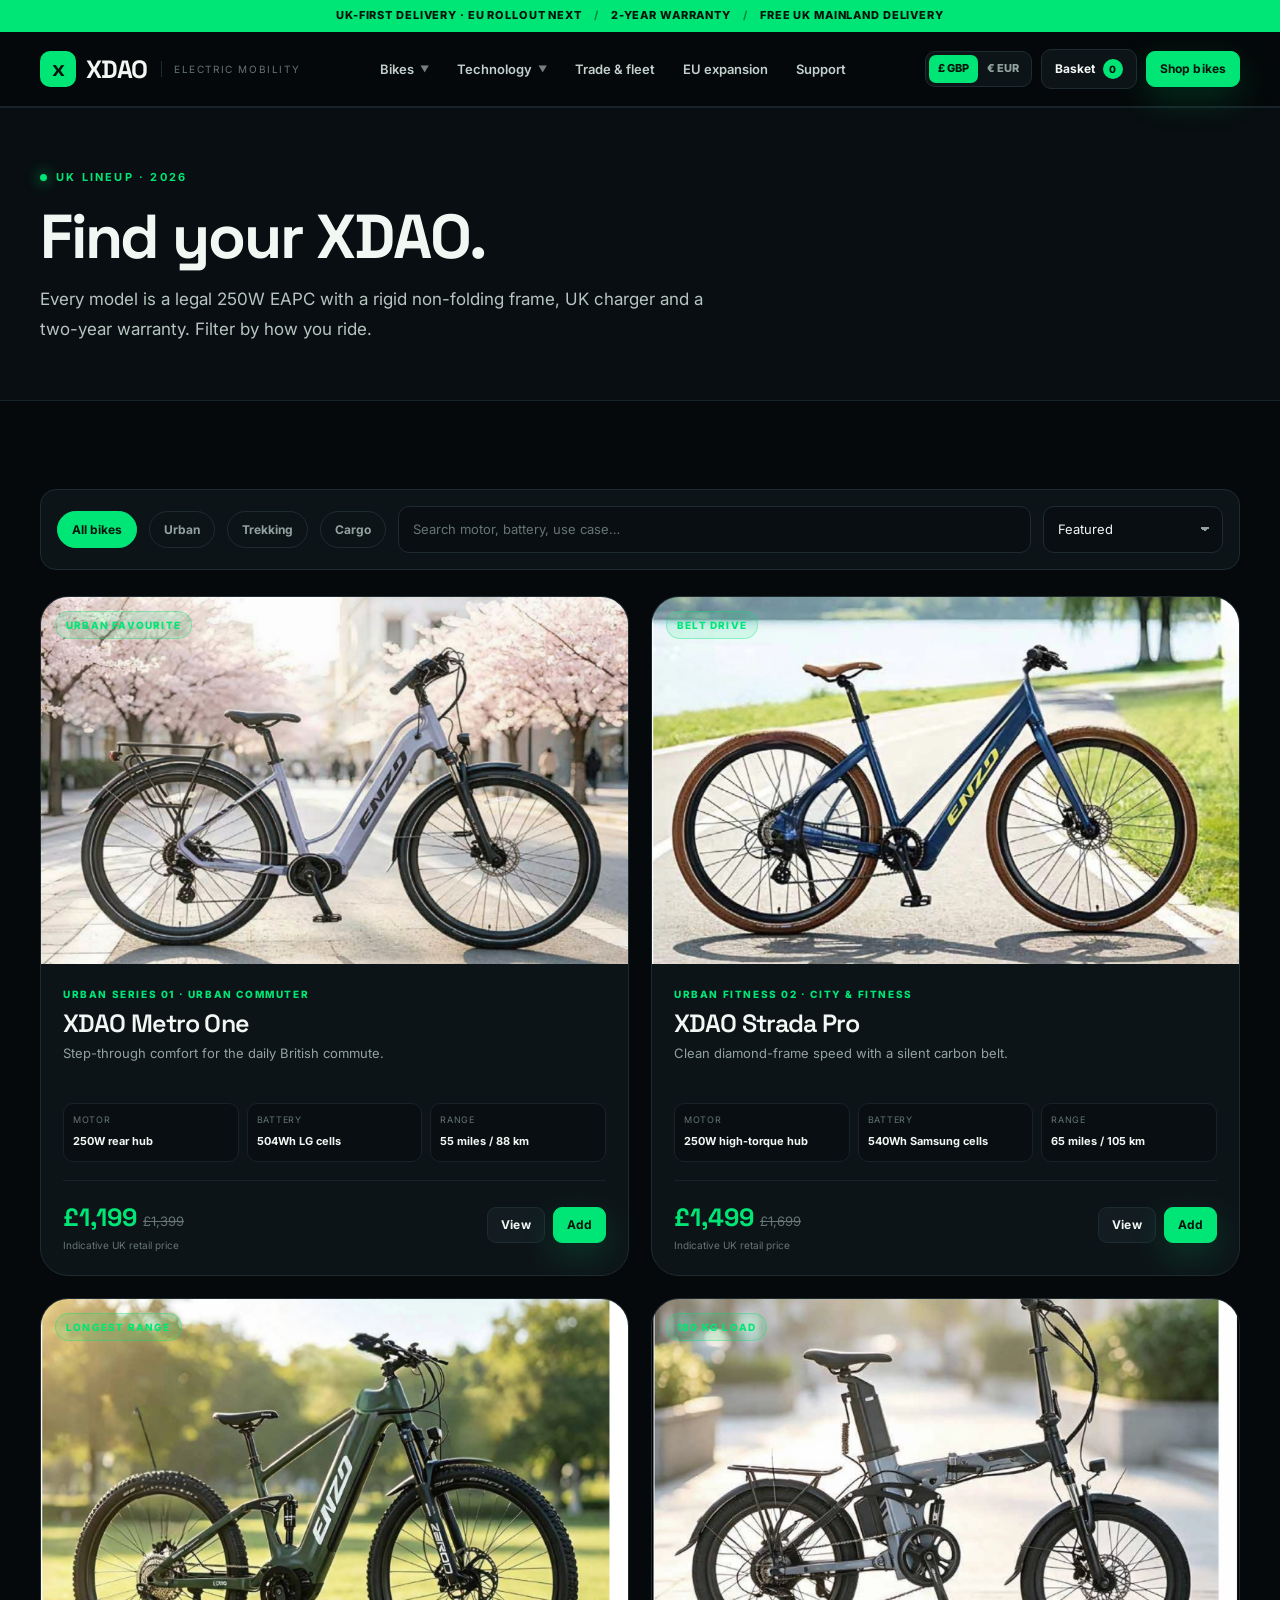
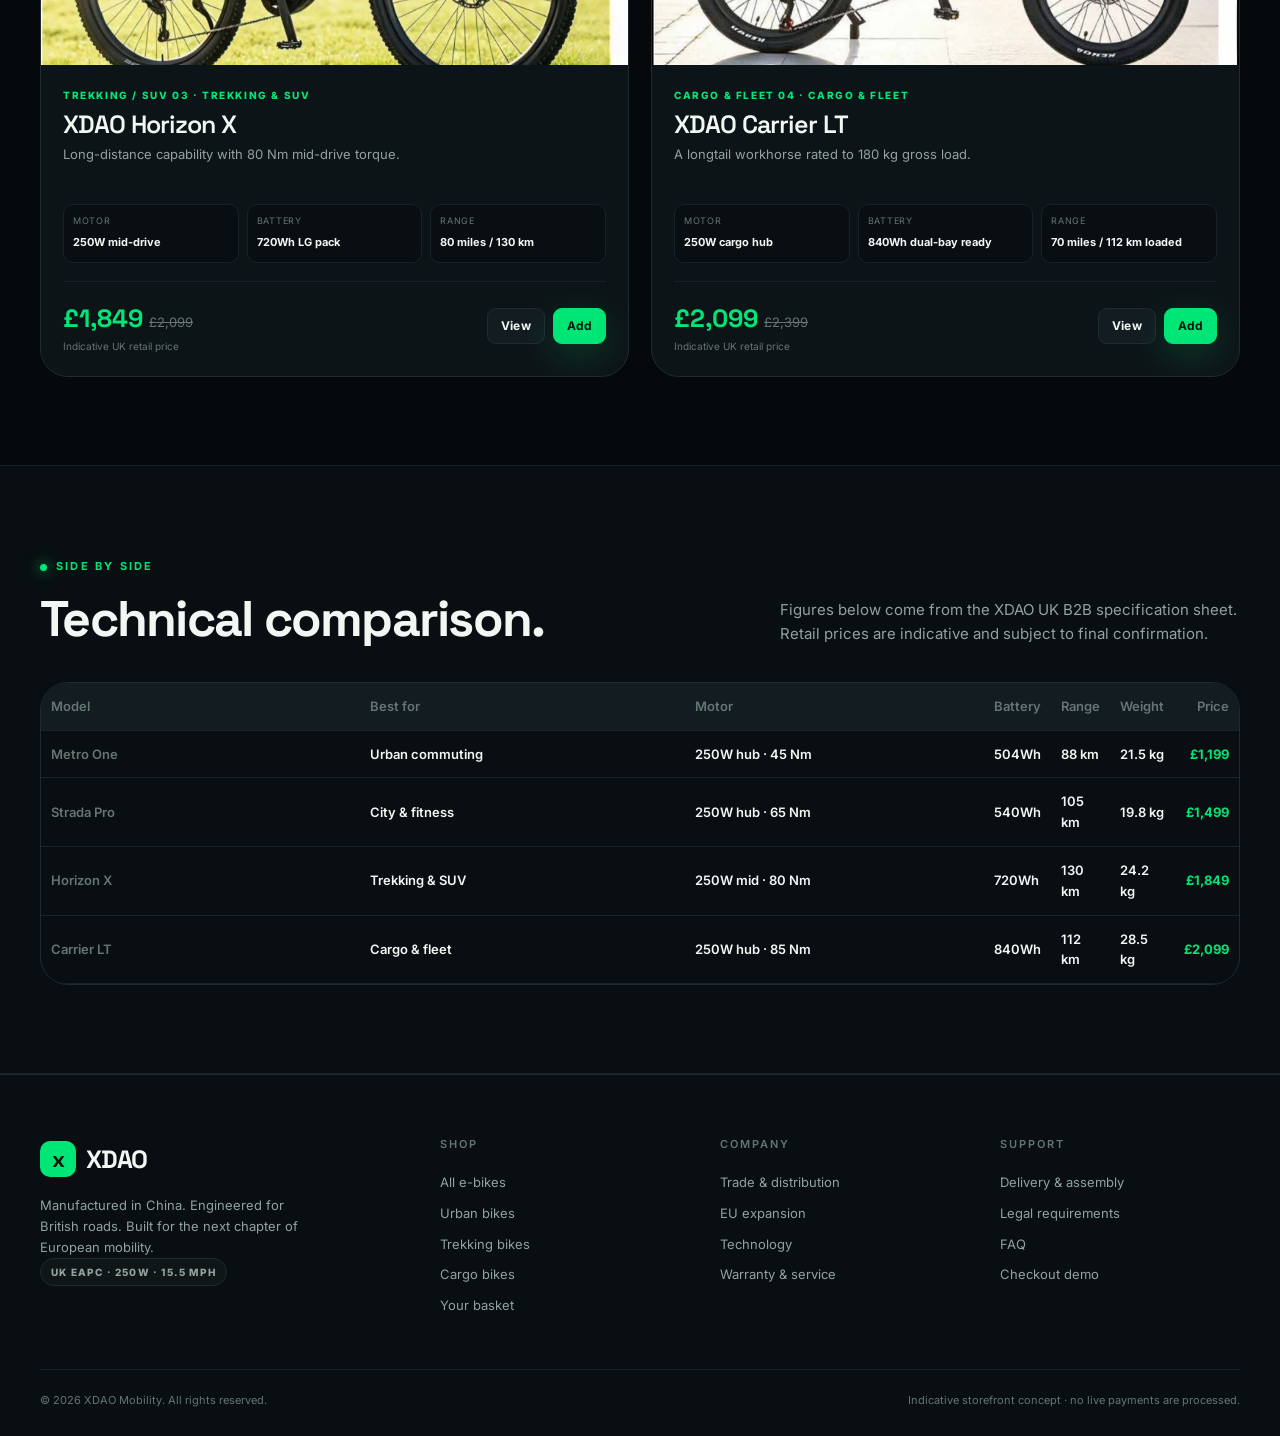
==== bikes.html @ 70b9e76e "Initial XDAO UK e-bike storefront with original catalog product photos" ====
<!DOCTYPE html>
<html lang="en">
<head>
  <meta charset="UTF-8">
  <meta name="viewport" content="width=device-width, initial-scale=1.0">
  <meta name="description" content="Compare all four XDAO UK electric bikes: Metro One, Strada Pro, Horizon X and Carrier LT.">
  <title>All E-Bikes | XDAO UK</title>
  <link rel="stylesheet" href="assets/css/style.css">
</head>
<body>
  <div id="siteHeaderMount"></div>
  <main>
    <section class="section-sm section-alt">
      <div class="container">
        <span class="eyebrow">UK lineup · 2026</span>
        <h1 style="font-size:clamp(38px,5vw,62px);margin-top:16px">Find your XDAO.</h1>
        <p class="lead" style="margin-top:14px">Every model is a legal 250W EAPC with a rigid non-folding frame, UK charger and a two-year warranty. Filter by how you ride.</p>
      </div>
    </section>

    <section class="section">
      <div class="container">
        <div class="filters">
          <button class="filter-btn active" data-category="all">All bikes</button>
          <button class="filter-btn" data-category="urban">Urban</button>
          <button class="filter-btn" data-category="trekking">Trekking</button>
          <button class="filter-btn" data-category="cargo">Cargo</button>
          <div class="search-box"><input class="input" id="productSearch" type="search" placeholder="Search motor, battery, use case…"></div>
          <select class="select" id="productSort" style="max-width:180px">
            <option value="featured">Featured</option>
            <option value="low">Price: low to high</option>
            <option value="high">Price: high to low</option>
            <option value="name">Name A–Z</option>
          </select>
        </div>

        <div class="product-grid" data-product-grid data-filterable></div>
      </div>
    </section>

    <section class="section section-alt">
      <div class="container">
        <div class="section-head">
          <div><span class="eyebrow">Side by side</span><h2 class="section-title">Technical comparison.</h2></div>
          <p>Figures below come from the XDAO UK B2B specification sheet. Retail prices are indicative and subject to final confirmation.</p>
        </div>
        <div style="overflow-x:auto;border:1px solid var(--line);border-radius:var(--radius-lg)">
          <table class="spec-table" style="min-width:900px">
            <thead><tr style="background:var(--surface-2)"><th>Model</th><th>Best for</th><th>Motor</th><th>Battery</th><th>Range</th><th>Weight</th><th style="text-align:right">Price</th></tr></thead>
            <tbody>
              <tr><th>Metro One</th><td>Urban commuting</td><td>250W hub · 45 Nm</td><td>504Wh</td><td>88 km</td><td>21.5 kg</td><td style="text-align:right;color:var(--accent);font-weight:700" data-price-id="metro-one">£1,199</td></tr>
              <tr><th>Strada Pro</th><td>City & fitness</td><td>250W hub · 65 Nm</td><td>540Wh</td><td>105 km</td><td>19.8 kg</td><td style="text-align:right;color:var(--accent);font-weight:700" data-price-id="strada-pro">£1,499</td></tr>
              <tr><th>Horizon X</th><td>Trekking & SUV</td><td>250W mid · 80 Nm</td><td>720Wh</td><td>130 km</td><td>24.2 kg</td><td style="text-align:right;color:var(--accent);font-weight:700" data-price-id="horizon-x">£1,849</td></tr>
              <tr><th>Carrier LT</th><td>Cargo & fleet</td><td>250W hub · 85 Nm</td><td>840Wh</td><td>112 km</td><td>28.5 kg</td><td style="text-align:right;color:var(--accent);font-weight:700" data-price-id="carrier-lt">£2,099</td></tr>
            </tbody>
          </table>
        </div>
      </div>
    </section>
  </main>
  <div id="siteFooterMount"></div>
  <script src="assets/js/products.js"></script>
  <script src="assets/js/app.js"></script>
</body>
</html>
---- assets/css/style.css ----
@import url('https://fonts.googleapis.com/css2?family=Inter:wght@300;400;500;600;700;800&family=Space+Grotesk:wght@400;500;600;700&display=swap');

:root {
  --bg: #05090b;
  --bg-soft: #080e11;
  --surface: #0d1418;
  --surface-2: #121c21;
  --surface-3: #172329;
  --line: #1e2c32;
  --line-soft: #172329;
  --text: #f2f7f4;
  --muted: #92a29e;
  --muted-2: #657571;
  --accent: #00e676;
  --accent-soft: rgba(0, 230, 118, 0.12);
  --accent-line: rgba(0, 230, 118, 0.35);
  --danger: #ff6b6b;
  --radius: 18px;
  --radius-lg: 28px;
  --shadow: 0 24px 70px rgba(0, 0, 0, 0.45);
  --font-display: 'Space Grotesk', system-ui, sans-serif;
  --font-body: 'Inter', system-ui, sans-serif;
}

* { box-sizing: border-box; }
html { scroll-behavior: smooth; }
body {
  margin: 0;
  background: var(--bg);
  color: var(--text);
  font-family: var(--font-body);
  font-size: 15px;
  line-height: 1.6;
  -webkit-font-smoothing: antialiased;
}
body.menu-open { overflow: hidden; }
a { color: inherit; text-decoration: none; }
img, svg { display: block; max-width: 100%; }
button, input, select, textarea { font: inherit; }
button { cursor: pointer; }
::selection { background: var(--accent); color: #04120b; }
::-webkit-scrollbar { width: 9px; height: 9px; }
::-webkit-scrollbar-track { background: var(--bg); }
::-webkit-scrollbar-thumb { background: #26363c; border-radius: 99px; }
::-webkit-scrollbar-thumb:hover { background: var(--accent); }

.container { width: min(1200px, calc(100% - 40px)); margin: 0 auto; }
.container-narrow { width: min(860px, calc(100% - 40px)); margin: 0 auto; }
.section { padding: 88px 0; }
.section-sm { padding: 56px 0; }
.section-alt { background: var(--bg-soft); border-block: 1px solid var(--line-soft); }
.grid { display: grid; gap: 22px; }
.grid-2 { grid-template-columns: repeat(2, minmax(0, 1fr)); }
.grid-3 { grid-template-columns: repeat(3, minmax(0, 1fr)); }
.grid-4 { grid-template-columns: repeat(4, minmax(0, 1fr)); }
.flex { display: flex; }
.items-center { align-items: center; }
.justify-between { justify-content: space-between; }
.gap-8 { gap: 8px; }
.gap-12 { gap: 12px; }
.gap-20 { gap: 20px; }
.text-center { text-align: center; }
.hidden { display: none !important; }

.eyebrow {
  display: inline-flex; align-items: center; gap: 9px;
  color: var(--accent); font-family: var(--font-body);
  font-size: 11px; font-weight: 700; letter-spacing: .2em;
  text-transform: uppercase;
}
.eyebrow::before { content: ''; width: 7px; height: 7px; border-radius: 50%; background: var(--accent); box-shadow: 0 0 14px var(--accent); }
h1, h2, h3, h4, .display { font-family: var(--font-display); letter-spacing: -.035em; line-height: 1.08; margin: 0; }
h1 { font-size: clamp(42px, 6vw, 78px); font-weight: 700; }
h2 { font-size: clamp(30px, 4vw, 50px); font-weight: 700; }
h3 { font-size: 22px; font-weight: 600; }
h4 { font-size: 17px; font-weight: 600; }
p { margin: 0; color: var(--muted); }
.lead { font-size: 17px; line-height: 1.75; color: #b7c5c0; max-width: 680px; }
.mono { font-family: ui-monospace, SFMono-Regular, Menlo, monospace; }
.muted { color: var(--muted); }
.accent { color: var(--accent); }
.section-head { display: flex; align-items: flex-end; justify-content: space-between; gap: 24px; margin-bottom: 36px; }
.section-head p { max-width: 460px; }
.section-title { max-width: 720px; margin-top: 14px; }

.btn {
  display: inline-flex; align-items: center; justify-content: center; gap: 9px;
  min-height: 46px; padding: 0 20px; border-radius: 12px;
  border: 1px solid var(--line); background: var(--surface-2); color: var(--text);
  font-size: 13px; font-weight: 700; letter-spacing: .01em;
  transition: transform .18s ease, border-color .18s ease, background .18s ease, color .18s ease;
}
.btn:hover { transform: translateY(-2px); border-color: var(--accent-line); }
.btn-primary { background: var(--accent); color: #04150c; border-color: var(--accent); box-shadow: 0 12px 34px rgba(0, 230, 118, .18); }
.btn-primary:hover { background: #59ffa9; border-color: #59ffa9; }
.btn-ghost { background: transparent; }
.btn-lg { min-height: 54px; padding: 0 26px; border-radius: 14px; font-size: 14px; }
.btn-sm { min-height: 36px; padding: 0 13px; font-size: 12px; border-radius: 9px; }
.btn-block { width: 100%; }
.btn-arrow::after { content: '→'; font-size: 16px; transition: transform .18s ease; }
.btn-arrow:hover::after { transform: translateX(4px); }

.badge {
  display: inline-flex; align-items: center; gap: 6px;
  padding: 5px 10px; border-radius: 99px;
  border: 1px solid var(--accent-line); background: var(--accent-soft);
  color: var(--accent); font-size: 10px; font-weight: 800; letter-spacing: .12em; text-transform: uppercase;
}
.badge-neutral { border-color: var(--line); background: rgba(255,255,255,.03); color: var(--muted); }
.pill { display: inline-flex; align-items: center; gap: 7px; padding: 6px 11px; border: 1px solid var(--line); border-radius: 99px; font-size: 12px; color: var(--muted); }
.dot { width: 7px; height: 7px; border-radius: 50%; background: var(--accent); box-shadow: 0 0 10px var(--accent); }

/* Header */
.topbar { background: var(--accent); color: #04150c; font-size: 11px; font-weight: 800; letter-spacing: .08em; text-transform: uppercase; }
.topbar .container { min-height: 32px; display: flex; align-items: center; justify-content: center; gap: 12px; }
.topbar .sep { opacity: .45; }
.site-header { position: sticky; top: 0; z-index: 60; background: rgba(5,9,11,.88); backdrop-filter: blur(18px); border-bottom: 1px solid var(--line-soft); }
.nav-wrap { min-height: 74px; display: flex; align-items: center; justify-content: space-between; gap: 20px; }
.brand { display: inline-flex; align-items: center; gap: 10px; flex: none; }
.brand-mark { width: 36px; height: 36px; display: grid; place-items: center; border-radius: 10px; background: var(--accent); color: #04150c; font-family: var(--font-display); font-weight: 700; font-size: 22px; }
.brand-name { font-family: var(--font-display); font-weight: 700; font-size: 25px; letter-spacing: -.05em; }
.brand-sub { font-size: 10px; color: var(--muted-2); letter-spacing: .16em; text-transform: uppercase; border-left: 1px solid var(--line); padding-left: 12px; margin-left: 4px; }
.main-nav { display: flex; align-items: center; gap: 4px; }
.nav-item { position: relative; }
.nav-link { display: inline-flex; align-items: center; gap: 6px; padding: 10px 12px; border-radius: 9px; color: #c3d0cb; font-size: 13px; font-weight: 600; transition: color .18s, background .18s; }
.nav-link:hover, .nav-item:focus-within .nav-link { color: var(--text); background: rgba(255,255,255,.04); }
.nav-link .caret { font-size: 9px; opacity: .6; }
.dropdown {
  position: absolute; top: calc(100% + 10px); left: -12px; min-width: 230px;
  padding: 10px; border-radius: 16px; border: 1px solid var(--line);
  background: rgba(13,20,24,.97); box-shadow: var(--shadow);
  opacity: 0; visibility: hidden; transform: translateY(-6px); transition: all .18s ease;
}
.nav-item:hover .dropdown, .nav-item:focus-within .dropdown { opacity: 1; visibility: visible; transform: translateY(0); }
.dropdown a { display: flex; flex-direction: column; gap: 2px; padding: 10px 12px; border-radius: 10px; }
.dropdown a:hover { background: var(--surface-3); }
.dropdown strong { font-size: 13px; font-weight: 600; }
.dropdown span { color: var(--muted-2); font-size: 11px; }
.header-actions { display: flex; align-items: center; gap: 9px; }
.currency-switch { display: inline-flex; padding: 3px; border: 1px solid var(--line); border-radius: 10px; background: var(--surface); }
.currency-btn { border: 0; background: transparent; color: var(--muted); padding: 5px 9px; border-radius: 7px; font-size: 11px; font-weight: 800; }
.currency-btn.active { background: var(--accent); color: #04150c; }
.cart-btn { position: relative; display: inline-flex; align-items: center; gap: 8px; padding: 9px 13px; border: 1px solid var(--line); border-radius: 10px; background: var(--surface); font-size: 12px; font-weight: 700; }
.cart-btn:hover { border-color: var(--accent-line); }
.cart-count { min-width: 20px; height: 20px; display: grid; place-items: center; padding: 0 5px; border-radius: 99px; background: var(--accent); color: #04150c; font-size: 10px; font-weight: 800; }
.menu-toggle { display: none; width: 42px; height: 42px; border-radius: 10px; border: 1px solid var(--line); background: var(--surface); color: var(--text); font-size: 19px; }
.mobile-panel { display: none; position: fixed; inset: 0; z-index: 80; background: rgba(5,9,11,.98); padding: 22px; overflow-y: auto; }
.mobile-panel.open { display: block; }
.mobile-panel-head { display: flex; align-items: center; justify-content: space-between; margin-bottom: 28px; }
.mobile-panel a { display: block; padding: 14px 0; border-bottom: 1px solid var(--line-soft); font-family: var(--font-display); font-size: 22px; }
.mobile-panel .btn { margin-top: 22px; }

/* Footer */
.site-footer { border-top: 1px solid var(--line); background: var(--bg-soft); padding: 64px 0 26px; }
.footer-grid { display: grid; grid-template-columns: 1.5fr repeat(3, 1fr); gap: 40px; }
.footer-brand p { margin-top: 16px; max-width: 280px; font-size: 13px; }
.footer-col h4 { font-family: var(--font-body); font-size: 11px; letter-spacing: .18em; text-transform: uppercase; color: var(--muted-2); margin-bottom: 16px; }
.footer-col a { display: block; padding: 5px 0; color: var(--muted); font-size: 13px; }
.footer-col a:hover { color: var(--accent); }
.footer-bottom { margin-top: 48px; padding-top: 22px; border-top: 1px solid var(--line-soft); display: flex; justify-content: space-between; gap: 16px; color: var(--muted-2); font-size: 11px; }

/* Hero */
.hero { position: relative; overflow: hidden; padding: 76px 0 64px; border-bottom: 1px solid var(--line-soft); background:
  radial-gradient(circle at 78% 32%, rgba(0,230,118,.1), transparent 34%),
  linear-gradient(180deg, #081014 0%, #05090b 100%); }
.hero::before { content: ''; position: absolute; inset: 0; background-image: radial-gradient(rgba(0,230,118,.13) 1px, transparent 1px); background-size: 26px 26px; mask-image: linear-gradient(to right, #000, transparent 80%); pointer-events: none; }
.hero-grid { position: relative; display: grid; grid-template-columns: 1.02fr .98fr; gap: 48px; align-items: center; }
.hero h1 { margin: 20px 0 20px; }
.hero h1 span { color: var(--accent); }
.hero .lead { margin-bottom: 28px; }
.hero-cta { display: flex; flex-wrap: wrap; gap: 12px; }
.hero-proof { display: flex; flex-wrap: wrap; gap: 22px; margin-top: 36px; padding-top: 26px; border-top: 1px solid var(--line); }
.hero-proof div strong { display: block; font-family: var(--font-display); font-size: 20px; }
.hero-proof div span { font-size: 11px; color: var(--muted-2); letter-spacing: .08em; text-transform: uppercase; }
.hero-visual { position: relative; }
.hero-visual img { width: 100%; border: 1px solid var(--line); border-radius: var(--radius-lg); box-shadow: var(--shadow); }
.hero-visual .float-card { position: absolute; right: -14px; bottom: 24px; width: 210px; padding: 14px; border: 1px solid var(--accent-line); border-radius: 16px; background: rgba(10,18,21,.92); backdrop-filter: blur(12px); box-shadow: var(--shadow); }
.float-card .mono { font-size: 10px; color: var(--accent); letter-spacing: .12em; }
.float-card strong { display: block; font-family: var(--font-display); font-size: 17px; margin: 5px 0 2px; }
.float-card span { font-size: 11px; color: var(--muted); }

/* Info strip */
.info-strip { display: grid; grid-template-columns: repeat(4, 1fr); border-bottom: 1px solid var(--line-soft); background: var(--surface); }
.info-strip > div { padding: 20px 22px; border-right: 1px solid var(--line-soft); }
.info-strip > div:last-child { border-right: 0; }
.info-strip strong { display: block; font-family: var(--font-display); font-size: 15px; }
.info-strip span { font-size: 11px; color: var(--muted-2); letter-spacing: .06em; text-transform: uppercase; }

/* Product cards */
.product-grid { display: grid; grid-template-columns: repeat(2, minmax(0, 1fr)); gap: 22px; }
.product-card { display: flex; flex-direction: column; overflow: hidden; border: 1px solid var(--line); border-radius: var(--radius-lg); background: var(--surface); transition: transform .25s ease, border-color .25s ease, box-shadow .25s ease; }
.product-card:hover { transform: translateY(-5px); border-color: var(--accent-line); box-shadow: 0 26px 60px rgba(0,0,0,.35); }
.product-media { position: relative; aspect-ratio: 16/10; background: #0a1114; overflow: hidden; }
.product-media img { width: 100%; height: 100%; object-fit: cover; transition: transform .5s ease; }
.product-card:hover .product-media img { transform: scale(1.04); }
.product-media .badge { position: absolute; top: 14px; left: 14px; }
.product-body { padding: 22px; display: flex; flex-direction: column; flex: 1; }
.product-kicker { color: var(--accent); font-size: 10px; font-weight: 800; letter-spacing: .16em; text-transform: uppercase; }
.product-body h3 { margin: 8px 0 6px; font-size: 25px; }
.product-body > p { font-size: 13px; min-height: 42px; }
.spec-mini { display: grid; grid-template-columns: repeat(3, 1fr); gap: 8px; margin: 18px 0; }
.spec-mini div { padding: 9px; border: 1px solid var(--line-soft); border-radius: 10px; background: var(--bg-soft); }
.spec-mini span { display: block; font-size: 9px; color: var(--muted-2); letter-spacing: .08em; text-transform: uppercase; }
.spec-mini strong { font-size: 11px; font-weight: 700; }
.product-foot { margin-top: auto; padding-top: 16px; border-top: 1px solid var(--line-soft); display: flex; align-items: center; justify-content: space-between; gap: 12px; }
.price { font-family: var(--font-display); font-size: 25px; font-weight: 700; color: var(--accent); }
.price-old { font-size: 13px; color: var(--muted-2); text-decoration: line-through; margin-left: 6px; }
.price-note { display: block; font-size: 10px; color: var(--muted-2); }

.filters { display: flex; flex-wrap: wrap; align-items: center; gap: 12px; padding: 16px; margin-bottom: 26px; border: 1px solid var(--line); border-radius: 16px; background: var(--surface); }
.filter-btn { padding: 8px 14px; border: 1px solid var(--line); border-radius: 99px; background: transparent; color: var(--muted); font-size: 12px; font-weight: 700; }
.filter-btn:hover, .filter-btn.active { border-color: var(--accent); background: var(--accent); color: #04150c; }
.search-box { flex: 1; min-width: 190px; }
.input, .select, textarea.input {
  width: 100%; padding: 12px 14px; border: 1px solid var(--line); border-radius: 11px;
  background: var(--bg-soft); color: var(--text); font-size: 13px; outline: none;
  transition: border-color .18s, box-shadow .18s;
}
.input:focus, .select:focus, textarea.input:focus { border-color: var(--accent); box-shadow: 0 0 0 3px var(--accent-soft); }
.input::placeholder { color: var(--muted-2); }
.select { appearance: none; background-image: linear-gradient(45deg, transparent 50%, var(--muted) 50%), linear-gradient(135deg, var(--muted) 50%, transparent 50%); background-position: calc(100% - 17px) 50%, calc(100% - 12px) 50%; background-size: 5px 5px; background-repeat: no-repeat; }
label.field { display: block; }
label.field > span { display: block; margin-bottom: 7px; font-size: 11px; font-weight: 700; letter-spacing: .08em; text-transform: uppercase; color: var(--muted); }

/* Feature / split */
.split { display: grid; grid-template-columns: 1fr 1fr; gap: 56px; align-items: center; }
.feature-list { display: grid; gap: 18px; margin-top: 26px; }
.feature-item { display: flex; gap: 14px; padding: 16px; border: 1px solid var(--line); border-radius: 14px; background: var(--surface); }
.feature-icon { flex: none; width: 38px; height: 38px; display: grid; place-items: center; border-radius: 10px; background: var(--accent-soft); color: var(--accent); font-family: var(--font-display); font-weight: 700; }
.feature-item strong { display: block; margin-bottom: 3px; font-family: var(--font-display); font-size: 15px; }
.feature-item p { font-size: 12px; }
.visual-panel { padding: 24px; border: 1px solid var(--line); border-radius: var(--radius-lg); background: linear-gradient(145deg, var(--surface), #060c0f); }
.visual-panel img { width: 100%; border-radius: 18px; }
.visual-panel-grid { display: grid; grid-template-columns: 1fr 1fr; gap: 12px; margin-top: 14px; }
.mini-stat { padding: 14px; border: 1px solid var(--line); border-radius: 12px; }
.mini-stat strong { display: block; font-family: var(--font-display); font-size: 20px; color: var(--accent); }
.mini-stat span { font-size: 10px; color: var(--muted-2); letter-spacing: .08em; text-transform: uppercase; }

/* Timeline */
.timeline { display: grid; grid-template-columns: repeat(3, 1fr); gap: 0; margin-top: 34px; border: 1px solid var(--line); border-radius: var(--radius-lg); overflow: hidden; }
.timeline-step { position: relative; padding: 26px; border-right: 1px solid var(--line); background: var(--surface); }
.timeline-step:last-child { border-right: 0; }
.timeline-step .step-num { color: var(--accent); font-family: ui-monospace, monospace; font-size: 12px; letter-spacing: .14em; }
.timeline-step h3 { margin: 12px 0 8px; font-size: 19px; }
.timeline-step p { font-size: 12px; }
.timeline-step.active { background: linear-gradient(160deg, rgba(0,230,118,.1), var(--surface) 65%); }

/* Product detail */
.product-detail { display: grid; grid-template-columns: 1.08fr .92fr; gap: 48px; padding: 42px 0 70px; }
.detail-media img { width: 100%; border: 1px solid var(--line); border-radius: var(--radius-lg); }
.detail-thumbs { display: grid; grid-template-columns: repeat(3, 1fr); gap: 10px; margin-top: 12px; }
.detail-thumbs button { padding: 12px; border: 1px solid var(--line); border-radius: 11px; background: var(--surface); color: var(--muted); font-size: 11px; text-align: left; }
.detail-thumbs button.active { border-color: var(--accent); color: var(--accent); }
.detail-info h1 { font-size: clamp(36px, 5vw, 56px); margin: 14px 0 10px; }
.detail-info .lead { font-size: 15px; margin-bottom: 22px; }
.detail-price { display: flex; align-items: baseline; gap: 10px; margin: 22px 0; }
.detail-price .price { font-size: 38px; }
.option-group { margin: 18px 0; }
.option-group > span { display: block; margin-bottom: 9px; font-size: 11px; font-weight: 800; letter-spacing: .1em; color: var(--muted); text-transform: uppercase; }
.option-row { display: flex; flex-wrap: wrap; gap: 8px; }
.option-chip { padding: 9px 14px; border: 1px solid var(--line); border-radius: 9px; background: var(--surface); color: var(--muted); font-size: 12px; font-weight: 700; }
.option-chip.active { border-color: var(--accent); background: var(--accent-soft); color: var(--accent); }
.qty-row { display: flex; align-items: center; gap: 10px; }
.qty-control { display: inline-flex; align-items: center; border: 1px solid var(--line); border-radius: 11px; overflow: hidden; }
.qty-control button { width: 38px; height: 42px; border: 0; background: var(--surface-2); color: var(--text); font-size: 18px; }
.qty-control input { width: 52px; height: 42px; border: 0; background: var(--bg-soft); color: var(--text); text-align: center; outline: none; }
.detail-actions { display: flex; gap: 10px; margin-top: 20px; }
.detail-assurance { display: grid; grid-template-columns: 1fr 1fr; gap: 10px; margin-top: 20px; padding-top: 20px; border-top: 1px solid var(--line); }
.detail-assurance div { font-size: 11px; color: var(--muted); }
.detail-assurance strong { display: block; color: var(--text); font-size: 12px; }
.spec-table { width: 100%; border-collapse: collapse; font-size: 13px; }
.spec-table th, .spec-table td { padding: 13px 10px; border-bottom: 1px solid var(--line-soft); text-align: left; }
.spec-table th { width: 34%; color: var(--muted-2); font-weight: 600; }
.spec-table td { font-weight: 600; }

/* Cart */
.cart-layout { display: grid; grid-template-columns: 1fr 360px; gap: 30px; padding: 42px 0 80px; align-items: start; }
.cart-list { display: grid; gap: 14px; }
.cart-item { display: grid; grid-template-columns: 130px 1fr auto; gap: 18px; align-items: center; padding: 14px; border: 1px solid var(--line); border-radius: 16px; background: var(--surface); }
.cart-item img { width: 130px; height: 92px; object-fit: cover; border-radius: 11px; }
.cart-item h3 { font-size: 17px; }
.cart-item p { font-size: 11px; }
.cart-item-actions { display: flex; align-items: center; gap: 12px; }
.link-btn { border: 0; background: none; color: var(--muted-2); font-size: 11px; text-decoration: underline; }
.link-btn:hover { color: var(--danger); }
.summary-card { position: sticky; top: 100px; padding: 22px; border: 1px solid var(--line); border-radius: var(--radius-lg); background: var(--surface); }
.summary-card h3 { margin-bottom: 18px; }
.summary-row { display: flex; justify-content: space-between; gap: 12px; padding: 9px 0; font-size: 13px; color: var(--muted); }
.summary-row strong { color: var(--text); }
.summary-total { margin-top: 12px; padding-top: 16px; border-top: 1px solid var(--line); display: flex; justify-content: space-between; align-items: baseline; }
.summary-total strong { font-family: var(--font-display); font-size: 27px; color: var(--accent); }
.summary-card .btn { margin-top: 18px; }
.empty-state { padding: 70px 20px; text-align: center; border: 1px dashed var(--line); border-radius: var(--radius-lg); }
.empty-state h3 { margin-bottom: 10px; }

/* Forms */
.checkout-layout { display: grid; grid-template-columns: 1fr 360px; gap: 32px; padding: 42px 0 80px; align-items: start; }
.form-card { padding: 26px; border: 1px solid var(--line); border-radius: var(--radius-lg); background: var(--surface); }
.form-card + .form-card { margin-top: 18px; }
.form-card h3 { margin-bottom: 18px; }
.form-grid { display: grid; grid-template-columns: 1fr 1fr; gap: 14px; }
.form-grid .full { grid-column: 1 / -1; }
.form-note { margin-top: 14px; font-size: 11px; color: var(--muted-2); }
.radio-list { display: grid; gap: 10px; }
.radio-item { display: flex; align-items: center; gap: 12px; padding: 13px; border: 1px solid var(--line); border-radius: 11px; cursor: pointer; }
.radio-item:has(input:checked) { border-color: var(--accent); background: var(--accent-soft); }
.radio-item input { accent-color: var(--accent); }
.radio-item strong { display: block; font-size: 13px; }
.radio-item span { font-size: 11px; color: var(--muted); }

/* Trade calculator */
.calc-grid { display: grid; grid-template-columns: 1.15fr .85fr; gap: 30px; padding: 42px 0 80px; align-items: start; }
.calc-model { display: grid; grid-template-columns: 1fr 130px; gap: 14px; align-items: center; padding: 14px; border: 1px solid var(--line); border-radius: 14px; background: var(--surface); margin-bottom: 10px; }
.calc-model strong { display: block; font-family: var(--font-display); }
.calc-model span { font-size: 11px; color: var(--muted); }
.calc-model input { width: 100%; padding: 10px; border: 1px solid var(--line); border-radius: 9px; background: var(--bg-soft); color: var(--text); text-align: center; }
.calc-output { display: grid; grid-template-columns: 1fr 1fr; gap: 10px; margin: 18px 0; }
.calc-output div { padding: 14px; border: 1px solid var(--line); border-radius: 12px; background: var(--bg-soft); }
.calc-output span { display: block; font-size: 10px; color: var(--muted-2); letter-spacing: .08em; text-transform: uppercase; }
.calc-output strong { font-family: var(--font-display); font-size: 20px; color: var(--accent); }
.fillbar { height: 9px; border-radius: 99px; background: var(--surface-3); overflow: hidden; }
.fillbar > div { height: 100%; width: 0; background: var(--accent); transition: width .3s ease; }

/* FAQ / content */
.faq { display: grid; gap: 10px; max-width: 820px; margin: 0 auto; }
.faq-item { border: 1px solid var(--line); border-radius: 14px; background: var(--surface); overflow: hidden; }
.faq-q { width: 100%; display: flex; justify-content: space-between; gap: 16px; padding: 17px 20px; border: 0; background: none; color: var(--text); text-align: left; font-family: var(--font-display); font-weight: 600; font-size: 15px; }
.faq-q span { color: var(--accent); }
.faq-a { display: none; padding: 0 20px 18px; color: var(--muted); font-size: 13px; }
.faq-item.open .faq-a { display: block; }
.faq-item.open .faq-q span { transform: rotate(45deg); }
.cta-band { padding: 54px; border: 1px solid var(--accent-line); border-radius: var(--radius-lg); background: radial-gradient(circle at 85% 20%, rgba(0,230,118,.16), transparent 40%), var(--surface); text-align: center; }
.cta-band h2 { margin-bottom: 12px; }
.cta-band p { margin: 0 auto 24px; max-width: 560px; }
.notice { padding: 13px 16px; border: 1px solid var(--accent-line); border-radius: 11px; background: var(--accent-soft); color: #bff6d9; font-size: 12px; }
.notice-warn { border-color: rgba(255,190,80,.35); background: rgba(255,190,80,.08); color: #f4d39a; }

/* Toast / modal */
.toast { position: fixed; right: 22px; bottom: 22px; z-index: 100; max-width: 360px; padding: 14px 18px; border: 1px solid var(--accent-line); border-radius: 13px; background: #0c1814; box-shadow: var(--shadow); font-size: 13px; transform: translateY(20px); opacity: 0; pointer-events: none; transition: all .25s ease; }
.toast.show { transform: translateY(0); opacity: 1; }
.modal-backdrop { position: fixed; inset: 0; z-index: 110; display: grid; place-items: center; padding: 20px; background: rgba(2,6,8,.82); backdrop-filter: blur(8px); }
.modal { width: min(520px, 100%); padding: 30px; border: 1px solid var(--accent-line); border-radius: var(--radius-lg); background: var(--surface); box-shadow: var(--shadow); text-align: center; }
.modal h3 { margin-bottom: 10px; font-size: 28px; }
.modal p { font-size: 13px; }
.modal .btn { margin-top: 22px; }

/* Breadcrumb */
.breadcrumb { display: flex; align-items: center; gap: 8px; padding: 22px 0 0; color: var(--muted-2); font-size: 11px; }
.breadcrumb a:hover { color: var(--accent); }

/* Responsive */
@media (max-width: 1050px) {
  .brand-sub, .main-nav { display: none; }
  .menu-toggle { display: grid; place-items: center; }
  .hero-grid, .split, .product-detail, .calc-grid { grid-template-columns: 1fr; }
  .hero-visual { max-width: 760px; }
  .info-strip { grid-template-columns: 1fr 1fr; }
  .info-strip > div:nth-child(2) { border-right: 0; }
  .footer-grid { grid-template-columns: 1fr 1fr; }
  .cart-layout, .checkout-layout { grid-template-columns: 1fr; }
  .summary-card { position: static; }
}
@media (max-width: 760px) {
  .container, .container-narrow { width: min(100% - 28px, 1200px); }
  .section { padding: 60px 0; }
  .topbar .container { font-size: 9px; text-align: center; }
  .currency-switch { display: none; }
  .cart-btn span:first-of-type { display: none; }
  .hero { padding: 52px 0 46px; }
  .hero-proof { gap: 16px; }
  .hero-proof div { min-width: 40%; }
  .float-card { right: 8px !important; bottom: 8px !important; width: 170px !important; }
  .grid-2, .grid-3, .grid-4, .product-grid, .timeline, .detail-assurance, .form-grid, .calc-output { grid-template-columns: 1fr; }
  .info-strip { grid-template-columns: 1fr; }
  .info-strip > div { border-right: 0; border-bottom: 1px solid var(--line-soft); }
  .timeline-step { border-right: 0; border-bottom: 1px solid var(--line); }
  .section-head { display: block; }
  .section-head p { margin-top: 12px; }
  .cart-item { grid-template-columns: 90px 1fr; }
  .cart-item img { width: 90px; height: 70px; }
  .cart-item-actions { grid-column: 1 / -1; justify-content: space-between; }
  .footer-grid { grid-template-columns: 1fr; gap: 28px; }
  .footer-bottom { display: block; }
  .cta-band { padding: 32px 20px; }
  .detail-actions { flex-direction: column; }
  .calc-model { grid-template-columns: 1fr 100px; }
}
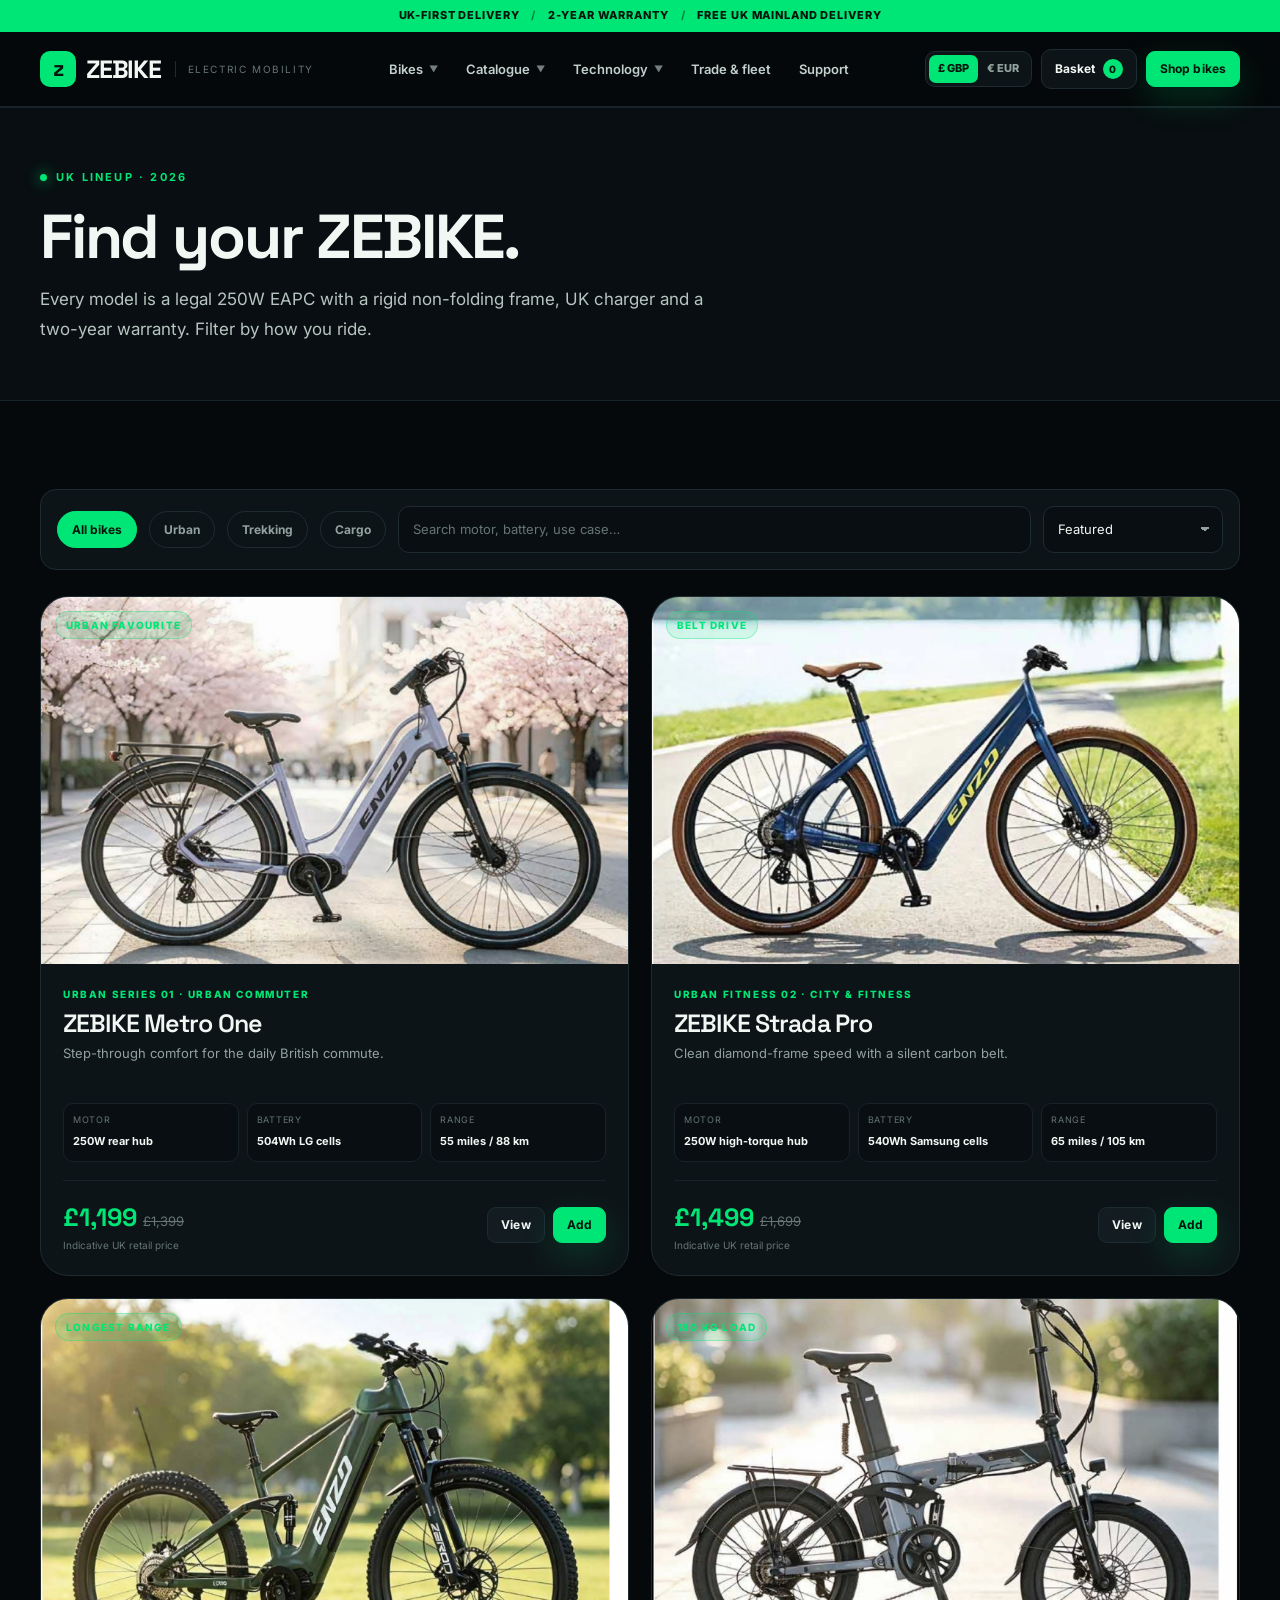
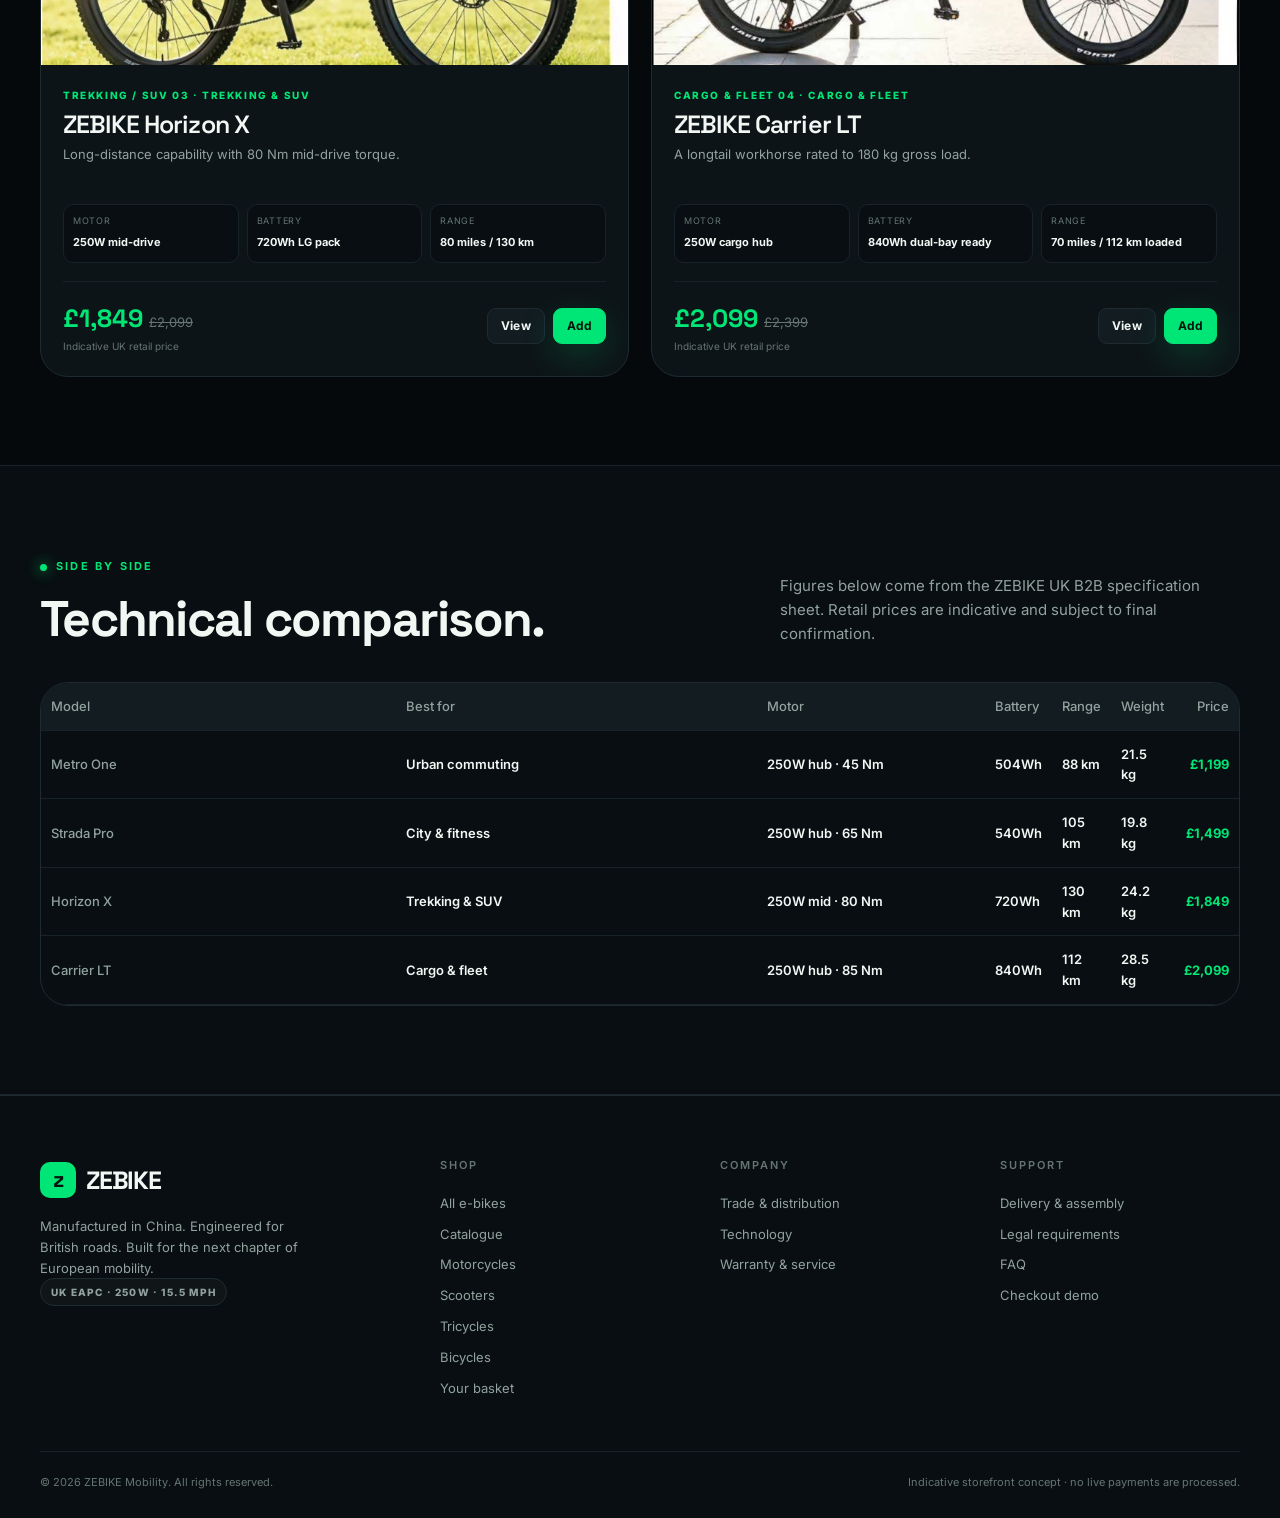
==== commit 08a198da: "Rebrand to ZEBIKE, remove EU expansion section and page, rename catalogue label" ====
--- a/bikes.html
+++ b/bikes.html
@@ -1,65 +1,65 @@
-<!DOCTYPE html>
-<html lang="en">
-<head>
-  <meta charset="UTF-8">
-  <meta name="viewport" content="width=device-width, initial-scale=1.0">
-  <meta name="description" content="Compare all four XDAO UK electric bikes: Metro One, Strada Pro, Horizon X and Carrier LT.">
-  <title>All E-Bikes | XDAO UK</title>
-  <link rel="stylesheet" href="assets/css/style.css">
-</head>
-<body>
-  <div id="siteHeaderMount"></div>
-  <main>
-    <section class="section-sm section-alt">
-      <div class="container">
-        <span class="eyebrow">UK lineup · 2026</span>
-        <h1 style="font-size:clamp(38px,5vw,62px);margin-top:16px">Find your XDAO.</h1>
-        <p class="lead" style="margin-top:14px">Every model is a legal 250W EAPC with a rigid non-folding frame, UK charger and a two-year warranty. Filter by how you ride.</p>
-      </div>
-    </section>
-
-    <section class="section">
-      <div class="container">
-        <div class="filters">
-          <button class="filter-btn active" data-category="all">All bikes</button>
-          <button class="filter-btn" data-category="urban">Urban</button>
-          <button class="filter-btn" data-category="trekking">Trekking</button>
-          <button class="filter-btn" data-category="cargo">Cargo</button>
-          <div class="search-box"><input class="input" id="productSearch" type="search" placeholder="Search motor, battery, use case…"></div>
-          <select class="select" id="productSort" style="max-width:180px">
-            <option value="featured">Featured</option>
-            <option value="low">Price: low to high</option>
-            <option value="high">Price: high to low</option>
-            <option value="name">Name A–Z</option>
-          </select>
-        </div>
-
-        <div class="product-grid" data-product-grid data-filterable></div>
-      </div>
-    </section>
-
-    <section class="section section-alt">
-      <div class="container">
-        <div class="section-head">
-          <div><span class="eyebrow">Side by side</span><h2 class="section-title">Technical comparison.</h2></div>
-          <p>Figures below come from the XDAO UK B2B specification sheet. Retail prices are indicative and subject to final confirmation.</p>
-        </div>
-        <div style="overflow-x:auto;border:1px solid var(--line);border-radius:var(--radius-lg)">
-          <table class="spec-table" style="min-width:900px">
-            <thead><tr style="background:var(--surface-2)"><th>Model</th><th>Best for</th><th>Motor</th><th>Battery</th><th>Range</th><th>Weight</th><th style="text-align:right">Price</th></tr></thead>
-            <tbody>
-              <tr><th>Metro One</th><td>Urban commuting</td><td>250W hub · 45 Nm</td><td>504Wh</td><td>88 km</td><td>21.5 kg</td><td style="text-align:right;color:var(--accent);font-weight:700" data-price-id="metro-one">£1,199</td></tr>
-              <tr><th>Strada Pro</th><td>City & fitness</td><td>250W hub · 65 Nm</td><td>540Wh</td><td>105 km</td><td>19.8 kg</td><td style="text-align:right;color:var(--accent);font-weight:700" data-price-id="strada-pro">£1,499</td></tr>
-              <tr><th>Horizon X</th><td>Trekking & SUV</td><td>250W mid · 80 Nm</td><td>720Wh</td><td>130 km</td><td>24.2 kg</td><td style="text-align:right;color:var(--accent);font-weight:700" data-price-id="horizon-x">£1,849</td></tr>
-              <tr><th>Carrier LT</th><td>Cargo & fleet</td><td>250W hub · 85 Nm</td><td>840Wh</td><td>112 km</td><td>28.5 kg</td><td style="text-align:right;color:var(--accent);font-weight:700" data-price-id="carrier-lt">£2,099</td></tr>
-            </tbody>
-          </table>
-        </div>
-      </div>
-    </section>
-  </main>
-  <div id="siteFooterMount"></div>
-  <script src="assets/js/products.js"></script>
-  <script src="assets/js/app.js"></script>
-</body>
-</html>
+<!DOCTYPE html>
+<html lang="en">
+<head>
+  <meta charset="UTF-8">
+  <meta name="viewport" content="width=device-width, initial-scale=1.0">
+  <meta name="description" content="Compare all four ZEBIKE UK electric bikes: Metro One, Strada Pro, Horizon X and Carrier LT.">
+  <title>All E-Bikes | ZEBIKE UK</title>
+  <link rel="stylesheet" href="assets/css/style.css">
+</head>
+<body>
+  <div id="siteHeaderMount"></div>
+  <main>
+    <section class="section-sm section-alt">
+      <div class="container">
+        <span class="eyebrow">UK lineup · 2026</span>
+        <h1 style="font-size:clamp(38px,5vw,62px);margin-top:16px">Find your ZEBIKE.</h1>
+        <p class="lead" style="margin-top:14px">Every model is a legal 250W EAPC with a rigid non-folding frame, UK charger and a two-year warranty. Filter by how you ride.</p>
+      </div>
+    </section>
+
+    <section class="section">
+      <div class="container">
+        <div class="filters">
+          <button class="filter-btn active" data-category="all">All bikes</button>
+          <button class="filter-btn" data-category="urban">Urban</button>
+          <button class="filter-btn" data-category="trekking">Trekking</button>
+          <button class="filter-btn" data-category="cargo">Cargo</button>
+          <div class="search-box"><input class="input" id="productSearch" type="search" placeholder="Search motor, battery, use case…"></div>
+          <select class="select" id="productSort" style="max-width:180px">
+            <option value="featured">Featured</option>
+            <option value="low">Price: low to high</option>
+            <option value="high">Price: high to low</option>
+            <option value="name">Name A–Z</option>
+          </select>
+        </div>
+
+        <div class="product-grid" data-product-grid data-filterable></div>
+      </div>
+    </section>
+
+    <section class="section section-alt">
+      <div class="container">
+        <div class="section-head">
+          <div><span class="eyebrow">Side by side</span><h2 class="section-title">Technical comparison.</h2></div>
+          <p>Figures below come from the ZEBIKE UK B2B specification sheet. Retail prices are indicative and subject to final confirmation.</p>
+        </div>
+        <div style="overflow-x:auto;border:1px solid var(--line);border-radius:var(--radius-lg)">
+          <table class="spec-table" style="min-width:900px">
+            <thead><tr style="background:var(--surface-2)"><th>Model</th><th>Best for</th><th>Motor</th><th>Battery</th><th>Range</th><th>Weight</th><th style="text-align:right">Price</th></tr></thead>
+            <tbody>
+              <tr><th>Metro One</th><td>Urban commuting</td><td>250W hub · 45 Nm</td><td>504Wh</td><td>88 km</td><td>21.5 kg</td><td style="text-align:right;color:var(--accent);font-weight:700" data-price-id="metro-one">£1,199</td></tr>
+              <tr><th>Strada Pro</th><td>City & fitness</td><td>250W hub · 65 Nm</td><td>540Wh</td><td>105 km</td><td>19.8 kg</td><td style="text-align:right;color:var(--accent);font-weight:700" data-price-id="strada-pro">£1,499</td></tr>
+              <tr><th>Horizon X</th><td>Trekking & SUV</td><td>250W mid · 80 Nm</td><td>720Wh</td><td>130 km</td><td>24.2 kg</td><td style="text-align:right;color:var(--accent);font-weight:700" data-price-id="horizon-x">£1,849</td></tr>
+              <tr><th>Carrier LT</th><td>Cargo & fleet</td><td>250W hub · 85 Nm</td><td>840Wh</td><td>112 km</td><td>28.5 kg</td><td style="text-align:right;color:var(--accent);font-weight:700" data-price-id="carrier-lt">£2,099</td></tr>
+            </tbody>
+          </table>
+        </div>
+      </div>
+    </section>
+  </main>
+  <div id="siteFooterMount"></div>
+  <script src="assets/js/products.js"></script>
+  <script src="assets/js/app.js"></script>
+</body>
+</html>
--- a/assets/css/style.css
+++ b/assets/css/style.css
@@ -385,3 +385,76 @@
   .detail-actions { flex-direction: column; }
   .calc-model { grid-template-columns: 1fr 100px; }
 }
+
+/* ===== Full 2026 catalogue ===== */
+.catalog-hero {
+  padding: 78px 0 54px;
+  background: radial-gradient(circle at 78% 18%, rgba(0, 230, 118, .13), transparent 42%), var(--bg-soft);
+  border-bottom: 1px solid var(--line);
+}
+.catalog-hero h1 { font-family: var(--font-display); font-size: clamp(38px, 5.6vw, 72px); line-height: 1.02; letter-spacing: -.045em; margin: 16px 0 20px; }
+.catalog-hero h1 span { color: var(--accent); }
+.catalog-hero .lead { max-width: 760px; }
+.catalog-hero-stats { display: grid; grid-template-columns: repeat(4, 1fr); gap: 14px; margin-top: 44px; max-width: 820px; }
+.catalog-hero-stats div { padding: 18px 20px; border: 1px solid var(--line); border-radius: 14px; background: rgba(255,255,255,.02); }
+.catalog-hero-stats strong { display: block; font-family: var(--font-display); font-size: 28px; color: var(--text); }
+.catalog-hero-stats span { color: var(--muted); font-size: 12px; letter-spacing: .08em; text-transform: uppercase; }
+.catalog-toolbar { display: flex; justify-content: space-between; align-items: center; gap: 18px; flex-wrap: wrap; margin-bottom: 26px; }
+.catalog-filters { display: flex; gap: 8px; flex-wrap: wrap; }
+.catalog-filters .filter-btn span { margin-left: 6px; color: var(--muted-2); font-size: 11px; }
+.catalog-filters .filter-btn.active span { color: #04120b; }
+.catalog-search-wrap { display: flex; align-items: center; gap: 14px; }
+.catalog-search-wrap input { min-width: 290px; background: var(--surface); border: 1px solid var(--line); color: var(--text); border-radius: 12px; padding: 12px 16px; outline: none; }
+.catalog-search-wrap input:focus { border-color: var(--accent); box-shadow: 0 0 0 3px var(--accent-soft); }
+.catalog-search-wrap span { color: var(--muted); font-size: 13px; white-space: nowrap; }
+.catalog-grid { display: grid; grid-template-columns: repeat(4, 1fr); gap: 18px; }
+.cat-card { display: block; background: var(--surface); border: 1px solid var(--line); border-radius: var(--radius); overflow: hidden; transition: transform .18s ease, border-color .18s ease; }
+.cat-card:hover { transform: translateY(-4px); border-color: var(--accent-line); }
+.cat-card-media { position: relative; aspect-ratio: 4 / 3; background: #e9eef0; overflow: hidden; }
+.cat-card-media img { width: 100%; height: 100%; object-fit: cover; object-position: top center; }
+.cat-card-cat { position: absolute; left: 12px; top: 12px; background: rgba(4, 14, 10, .86); color: var(--accent); font-size: 10px; letter-spacing: .1em; text-transform: uppercase; padding: 6px 9px; border-radius: 6px; }
+.cat-card-body { padding: 17px 18px 19px; }
+.cat-card-page { color: var(--muted-2); font-family: var(--font-display); font-size: 10px; letter-spacing: .12em; }
+.cat-card h3 { font-family: var(--font-display); font-size: 19px; margin: 5px 0 13px; letter-spacing: -.02em; }
+.cat-card-specs { display: grid; grid-template-columns: 1fr 1fr; gap: 9px 12px; margin-bottom: 16px; }
+.cat-card-specs div { min-width: 0; }
+.cat-card-specs span { display: block; color: var(--muted-2); font-size: 10px; text-transform: uppercase; letter-spacing: .08em; }
+.cat-card-specs strong { display: block; color: var(--text); font-size: 12px; font-weight: 600; white-space: nowrap; overflow: hidden; text-overflow: ellipsis; }
+.cat-card-link { color: var(--accent); font-size: 12px; font-weight: 600; }
+.cat-card-link b { margin-left: 4px; }
+.model-hero { display: grid; grid-template-columns: 1fr 1fr; gap: 40px; align-items: start; margin-bottom: 52px; }
+.model-image { position: relative; background: #e9eef0; border-radius: var(--radius-lg); overflow: hidden; }
+.model-image img { width: 100%; max-height: 680px; object-fit: contain; object-position: top center; }
+.model-page-tag { position: absolute; left: 16px; bottom: 16px; background: rgba(4,14,10,.88); color: var(--accent); font-size: 11px; letter-spacing: .06em; padding: 8px 12px; border-radius: 8px; }
+.model-info h1 { font-family: var(--font-display); font-size: clamp(38px, 5vw, 64px); line-height: 1.02; letter-spacing: -.045em; margin: 14px 0 16px; }
+.model-actions { display: flex; gap: 10px; flex-wrap: wrap; margin: 24px 0 30px; }
+.model-quick { display: grid; grid-template-columns: repeat(3, 1fr); gap: 10px; }
+.model-quick div { background: var(--surface); border: 1px solid var(--line); border-radius: 14px; padding: 15px; }
+.model-quick strong { display: block; font-family: var(--font-display); font-size: 15px; line-height: 1.25; }
+.model-quick span { display: block; color: var(--muted); font-size: 10px; text-transform: uppercase; letter-spacing: .1em; margin-top: 6px; }
+.model-lower { display: grid; grid-template-columns: 1fr 320px; gap: 34px; align-items: start; }
+.spec-table-wrap { border: 1px solid var(--line); border-radius: var(--radius-lg); overflow: hidden; }
+.spec-table-wrap .spec-table { min-width: 0; }
+.spec-table th { width: 38%; color: var(--muted); font-weight: 500; text-align: left; }
+.spec-table td { color: var(--text); }
+.model-aside { background: var(--surface); border: 1px solid var(--line); border-radius: var(--radius-lg); padding: 22px; }
+.model-aside h3 { font-family: var(--font-display); font-size: 17px; margin: 0 0 16px; }
+.model-aside-link { display: flex; align-items: center; gap: 12px; padding: 9px 0; border-top: 1px solid var(--line-soft); }
+.model-aside-link img { width: 62px; height: 52px; object-fit: cover; object-position: top center; background: #e9eef0; border-radius: 6px; }
+.model-aside-link strong { display: block; font-size: 13px; }
+.model-aside-link small { display: block; color: var(--muted); font-size: 11px; }
+.model-nav { display: flex; justify-content: space-between; gap: 14px; flex-wrap: wrap; border-top: 1px solid var(--line); margin-top: 46px; padding-top: 22px; }
+.model-nav a { color: var(--accent); font-size: 13px; font-weight: 600; }
+@media (max-width: 1100px) {
+  .catalog-grid { grid-template-columns: repeat(3, 1fr); }
+  .catalog-hero-stats { grid-template-columns: repeat(2, 1fr); }
+}
+@media (max-width: 900px) {
+  .catalog-grid { grid-template-columns: repeat(2, 1fr); }
+  .model-hero, .model-lower { grid-template-columns: 1fr; }
+  .catalog-search-wrap input { min-width: 0; width: 100%; }
+}
+@media (max-width: 600px) {
+  .catalog-grid { grid-template-columns: 1fr; }
+  .model-quick { grid-template-columns: 1fr; }
+}
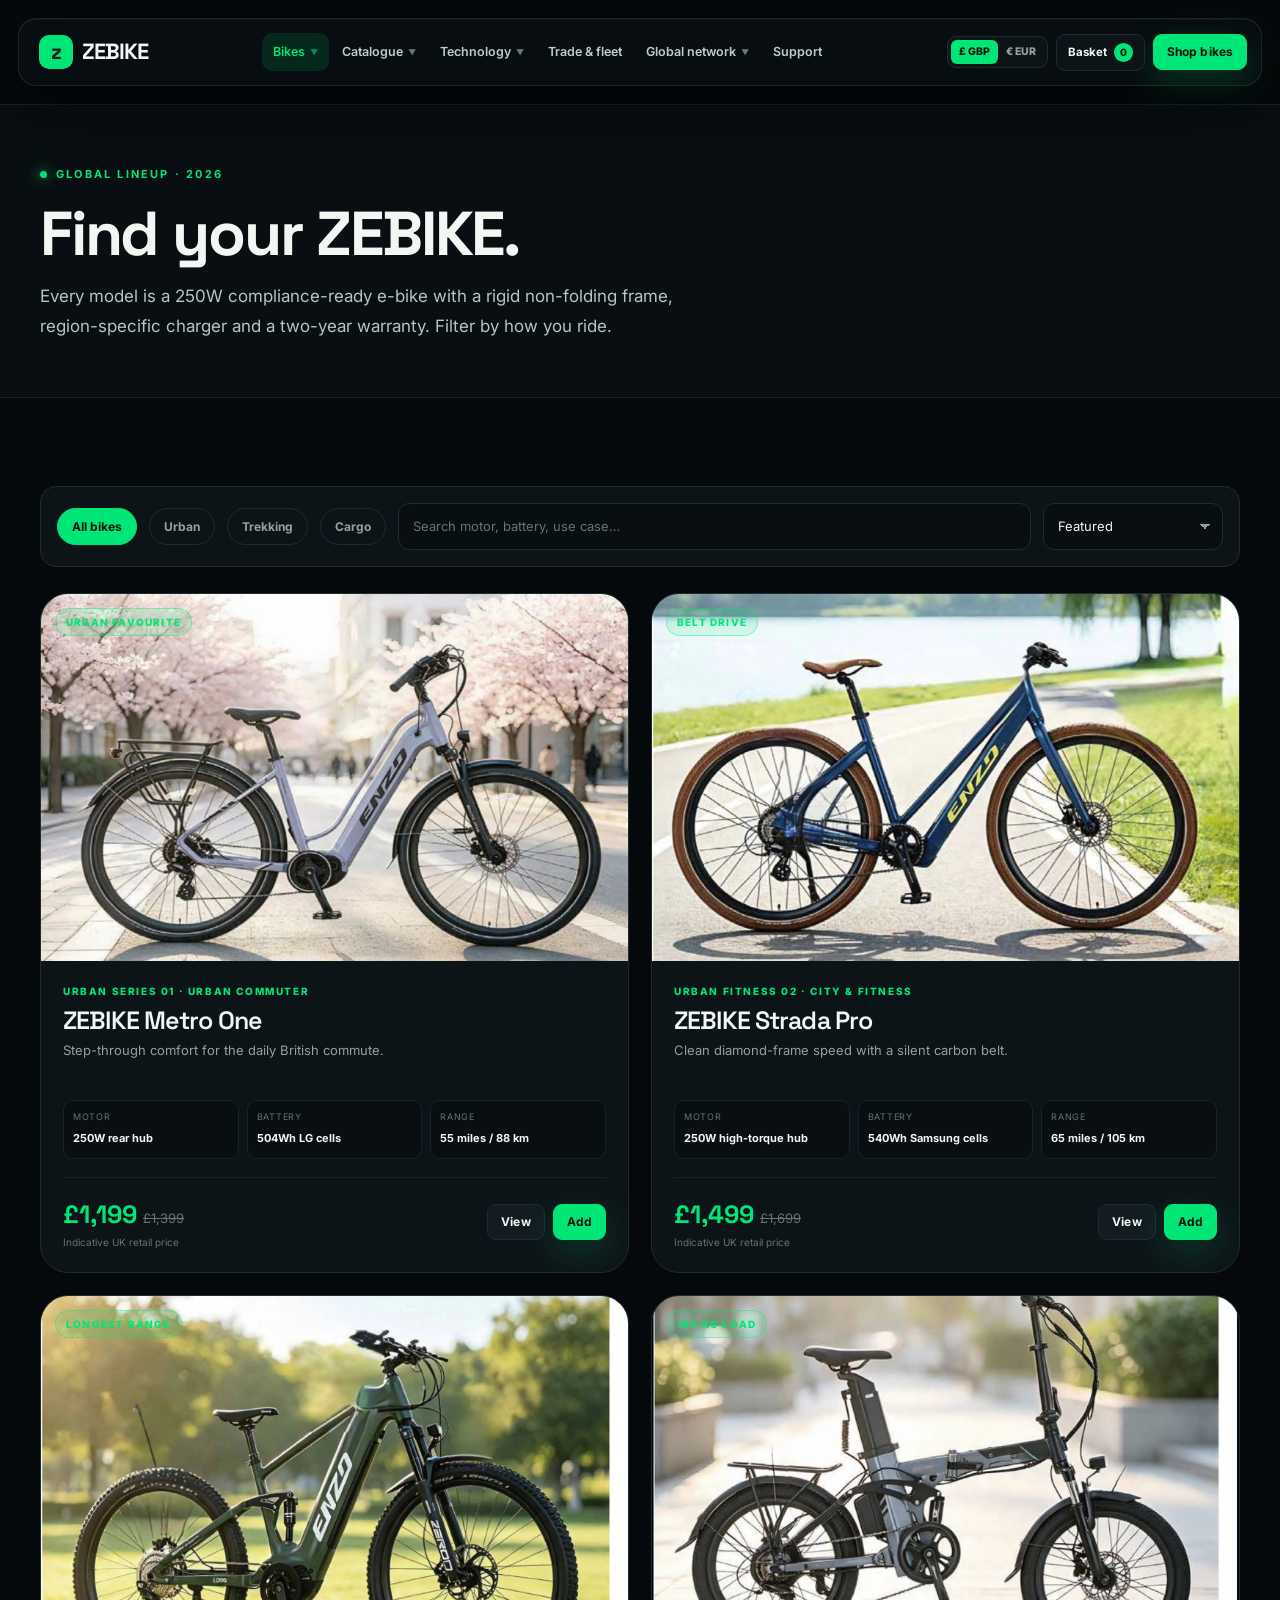
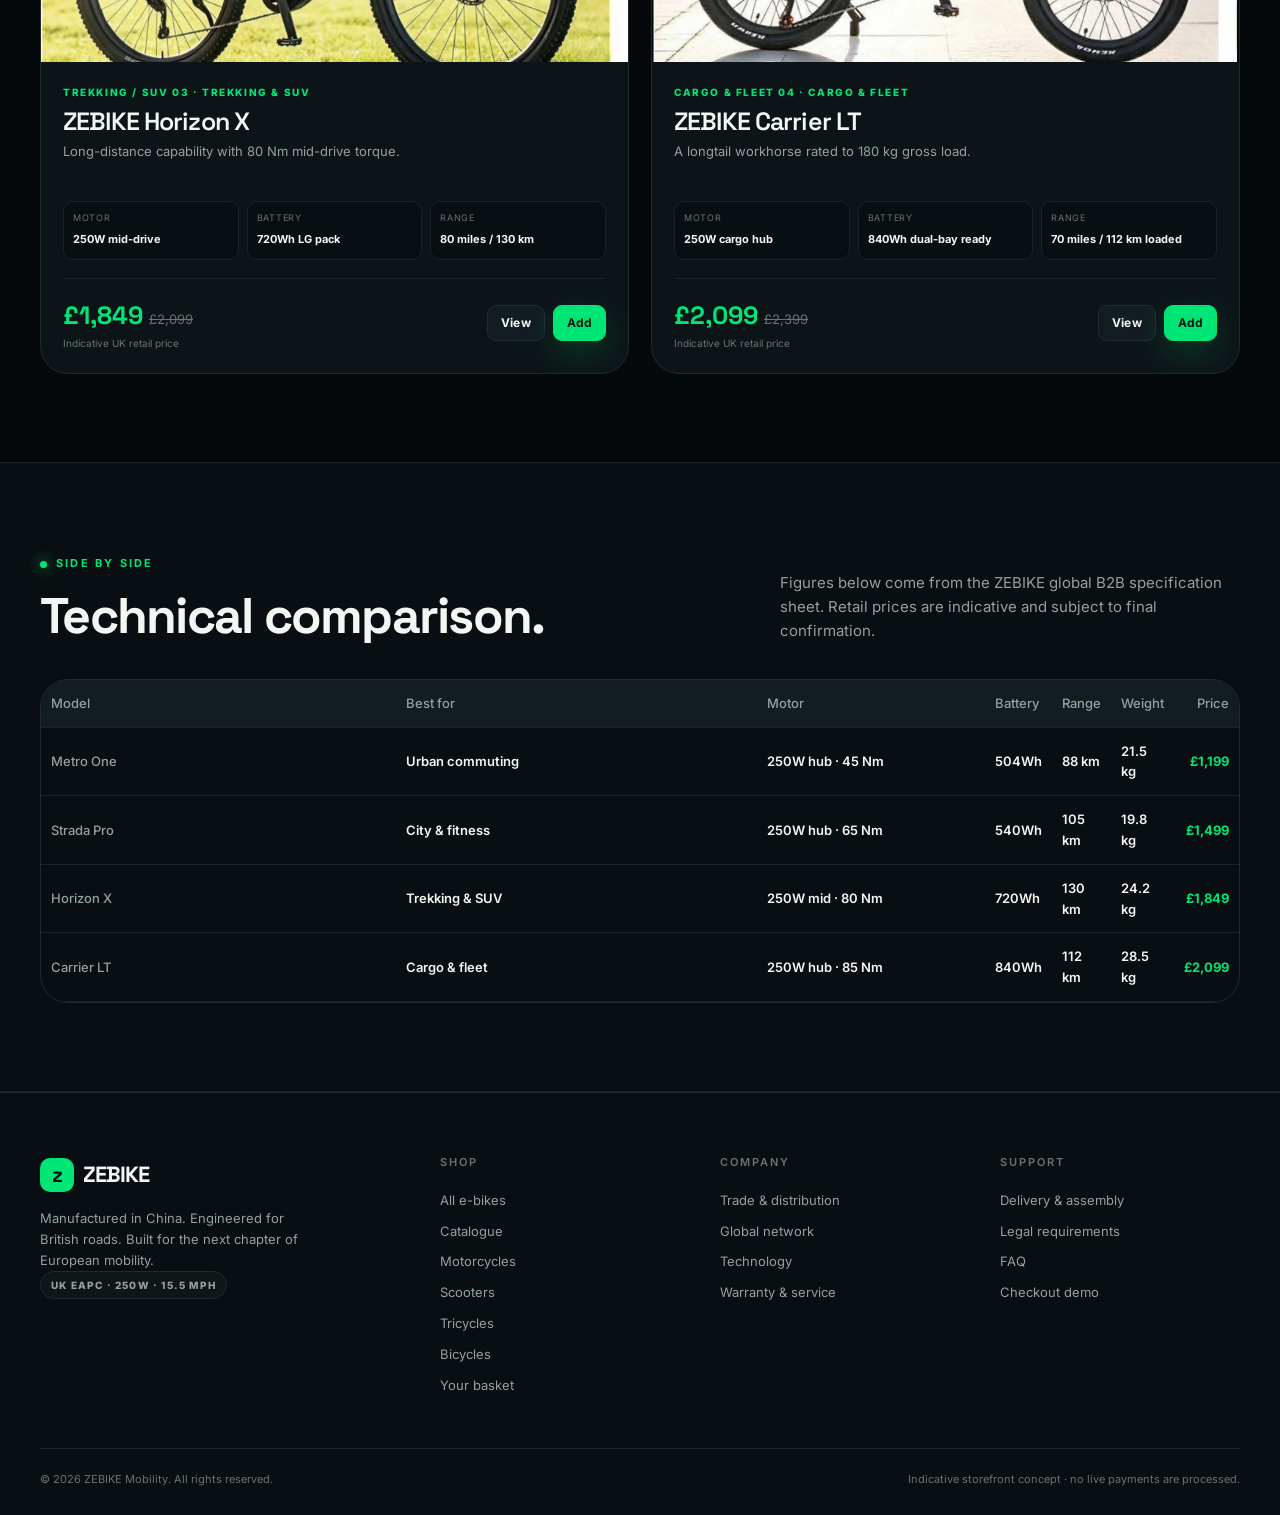
==== commit 27c9a3c9: "Reposition site as global brand: multi-currency, regional compliance, global delivery" ====
--- a/bikes.html
+++ b/bikes.html
@@ -3,8 +3,8 @@
 <head>
   <meta charset="UTF-8">
   <meta name="viewport" content="width=device-width, initial-scale=1.0">
-  <meta name="description" content="Compare all four ZEBIKE UK electric bikes: Metro One, Strada Pro, Horizon X and Carrier LT.">
-  <title>All E-Bikes | ZEBIKE UK</title>
+  <meta name="description" content="Compare all four ZEBIKE electric bikes: Metro One, Strada Pro, Horizon X and Carrier LT.">
+  <title>All E-Bikes | ZEBIKE</title>
   <link rel="stylesheet" href="assets/css/style.css">
 </head>
 <body>
@@ -12,9 +12,9 @@
   <main>
     <section class="section-sm section-alt">
       <div class="container">
-        <span class="eyebrow">UK lineup · 2026</span>
+        <span class="eyebrow">Global lineup · 2026</span>
         <h1 style="font-size:clamp(38px,5vw,62px);margin-top:16px">Find your ZEBIKE.</h1>
-        <p class="lead" style="margin-top:14px">Every model is a legal 250W EAPC with a rigid non-folding frame, UK charger and a two-year warranty. Filter by how you ride.</p>
+        <p class="lead" style="margin-top:14px">Every model is a 250W compliance-ready e-bike with a rigid non-folding frame, region-specific charger and a two-year warranty. Filter by how you ride.</p>
       </div>
     </section>
 
@@ -42,16 +42,16 @@
       <div class="container">
         <div class="section-head">
           <div><span class="eyebrow">Side by side</span><h2 class="section-title">Technical comparison.</h2></div>
-          <p>Figures below come from the ZEBIKE UK B2B specification sheet. Retail prices are indicative and subject to final confirmation.</p>
+          <p>Figures below come from the ZEBIKE global B2B specification sheet. Retail prices are indicative and subject to final confirmation.</p>
         </div>
         <div style="overflow-x:auto;border:1px solid var(--line);border-radius:var(--radius-lg)">
           <table class="spec-table" style="min-width:900px">
             <thead><tr style="background:var(--surface-2)"><th>Model</th><th>Best for</th><th>Motor</th><th>Battery</th><th>Range</th><th>Weight</th><th style="text-align:right">Price</th></tr></thead>
             <tbody>
-              <tr><th>Metro One</th><td>Urban commuting</td><td>250W hub · 45 Nm</td><td>504Wh</td><td>88 km</td><td>21.5 kg</td><td style="text-align:right;color:var(--accent);font-weight:700" data-price-id="metro-one">£1,199</td></tr>
-              <tr><th>Strada Pro</th><td>City & fitness</td><td>250W hub · 65 Nm</td><td>540Wh</td><td>105 km</td><td>19.8 kg</td><td style="text-align:right;color:var(--accent);font-weight:700" data-price-id="strada-pro">£1,499</td></tr>
-              <tr><th>Horizon X</th><td>Trekking & SUV</td><td>250W mid · 80 Nm</td><td>720Wh</td><td>130 km</td><td>24.2 kg</td><td style="text-align:right;color:var(--accent);font-weight:700" data-price-id="horizon-x">£1,849</td></tr>
-              <tr><th>Carrier LT</th><td>Cargo & fleet</td><td>250W hub · 85 Nm</td><td>840Wh</td><td>112 km</td><td>28.5 kg</td><td style="text-align:right;color:var(--accent);font-weight:700" data-price-id="carrier-lt">£2,099</td></tr>
+              <tr><th>Metro One</th><td>Urban commuting</td><td>250W hub · 45 Nm</td><td>504Wh</td><td>88 km</td><td>21.5 kg</td><td style="text-align:right;color:var(--accent);font-weight:700" data-price-id="metro-one">$1,499</td></tr>
+              <tr><th>Strada Pro</th><td>City & fitness</td><td>250W hub · 65 Nm</td><td>540Wh</td><td>105 km</td><td>19.8 kg</td><td style="text-align:right;color:var(--accent);font-weight:700" data-price-id="strada-pro">$1,899</td></tr>
+              <tr><th>Horizon X</th><td>Trekking & SUV</td><td>250W mid · 80 Nm</td><td>720Wh</td><td>130 km</td><td>24.2 kg</td><td style="text-align:right;color:var(--accent);font-weight:700" data-price-id="horizon-x">$2,399</td></tr>
+              <tr><th>Carrier LT</th><td>Cargo & fleet</td><td>250W hub · 85 Nm</td><td>840Wh</td><td>112 km</td><td>28.5 kg</td><td style="text-align:right;color:var(--accent);font-weight:700" data-price-id="carrier-lt">$2,699</td></tr>
             </tbody>
           </table>
         </div>
--- a/assets/css/style.css
+++ b/assets/css/style.css
@@ -1,460 +1,513 @@
-@import url('https://fonts.googleapis.com/css2?family=Inter:wght@300;400;500;600;700;800&family=Space+Grotesk:wght@400;500;600;700&display=swap');
-
-:root {
-  --bg: #05090b;
-  --bg-soft: #080e11;
-  --surface: #0d1418;
-  --surface-2: #121c21;
-  --surface-3: #172329;
-  --line: #1e2c32;
-  --line-soft: #172329;
-  --text: #f2f7f4;
-  --muted: #92a29e;
-  --muted-2: #657571;
-  --accent: #00e676;
-  --accent-soft: rgba(0, 230, 118, 0.12);
-  --accent-line: rgba(0, 230, 118, 0.35);
-  --danger: #ff6b6b;
-  --radius: 18px;
-  --radius-lg: 28px;
-  --shadow: 0 24px 70px rgba(0, 0, 0, 0.45);
-  --font-display: 'Space Grotesk', system-ui, sans-serif;
-  --font-body: 'Inter', system-ui, sans-serif;
-}
-
-* { box-sizing: border-box; }
-html { scroll-behavior: smooth; }
-body {
-  margin: 0;
-  background: var(--bg);
-  color: var(--text);
-  font-family: var(--font-body);
-  font-size: 15px;
-  line-height: 1.6;
-  -webkit-font-smoothing: antialiased;
-}
-body.menu-open { overflow: hidden; }
-a { color: inherit; text-decoration: none; }
-img, svg { display: block; max-width: 100%; }
-button, input, select, textarea { font: inherit; }
-button { cursor: pointer; }
-::selection { background: var(--accent); color: #04120b; }
-::-webkit-scrollbar { width: 9px; height: 9px; }
-::-webkit-scrollbar-track { background: var(--bg); }
-::-webkit-scrollbar-thumb { background: #26363c; border-radius: 99px; }
-::-webkit-scrollbar-thumb:hover { background: var(--accent); }
-
-.container { width: min(1200px, calc(100% - 40px)); margin: 0 auto; }
-.container-narrow { width: min(860px, calc(100% - 40px)); margin: 0 auto; }
-.section { padding: 88px 0; }
-.section-sm { padding: 56px 0; }
-.section-alt { background: var(--bg-soft); border-block: 1px solid var(--line-soft); }
-.grid { display: grid; gap: 22px; }
-.grid-2 { grid-template-columns: repeat(2, minmax(0, 1fr)); }
-.grid-3 { grid-template-columns: repeat(3, minmax(0, 1fr)); }
-.grid-4 { grid-template-columns: repeat(4, minmax(0, 1fr)); }
-.flex { display: flex; }
-.items-center { align-items: center; }
-.justify-between { justify-content: space-between; }
-.gap-8 { gap: 8px; }
-.gap-12 { gap: 12px; }
-.gap-20 { gap: 20px; }
-.text-center { text-align: center; }
-.hidden { display: none !important; }
-
-.eyebrow {
-  display: inline-flex; align-items: center; gap: 9px;
-  color: var(--accent); font-family: var(--font-body);
-  font-size: 11px; font-weight: 700; letter-spacing: .2em;
-  text-transform: uppercase;
-}
-.eyebrow::before { content: ''; width: 7px; height: 7px; border-radius: 50%; background: var(--accent); box-shadow: 0 0 14px var(--accent); }
-h1, h2, h3, h4, .display { font-family: var(--font-display); letter-spacing: -.035em; line-height: 1.08; margin: 0; }
-h1 { font-size: clamp(42px, 6vw, 78px); font-weight: 700; }
-h2 { font-size: clamp(30px, 4vw, 50px); font-weight: 700; }
-h3 { font-size: 22px; font-weight: 600; }
-h4 { font-size: 17px; font-weight: 600; }
-p { margin: 0; color: var(--muted); }
-.lead { font-size: 17px; line-height: 1.75; color: #b7c5c0; max-width: 680px; }
-.mono { font-family: ui-monospace, SFMono-Regular, Menlo, monospace; }
-.muted { color: var(--muted); }
-.accent { color: var(--accent); }
-.section-head { display: flex; align-items: flex-end; justify-content: space-between; gap: 24px; margin-bottom: 36px; }
-.section-head p { max-width: 460px; }
-.section-title { max-width: 720px; margin-top: 14px; }
-
-.btn {
-  display: inline-flex; align-items: center; justify-content: center; gap: 9px;
-  min-height: 46px; padding: 0 20px; border-radius: 12px;
-  border: 1px solid var(--line); background: var(--surface-2); color: var(--text);
-  font-size: 13px; font-weight: 700; letter-spacing: .01em;
-  transition: transform .18s ease, border-color .18s ease, background .18s ease, color .18s ease;
-}
-.btn:hover { transform: translateY(-2px); border-color: var(--accent-line); }
-.btn-primary { background: var(--accent); color: #04150c; border-color: var(--accent); box-shadow: 0 12px 34px rgba(0, 230, 118, .18); }
-.btn-primary:hover { background: #59ffa9; border-color: #59ffa9; }
-.btn-ghost { background: transparent; }
-.btn-lg { min-height: 54px; padding: 0 26px; border-radius: 14px; font-size: 14px; }
-.btn-sm { min-height: 36px; padding: 0 13px; font-size: 12px; border-radius: 9px; }
-.btn-block { width: 100%; }
-.btn-arrow::after { content: '→'; font-size: 16px; transition: transform .18s ease; }
-.btn-arrow:hover::after { transform: translateX(4px); }
-
-.badge {
-  display: inline-flex; align-items: center; gap: 6px;
-  padding: 5px 10px; border-radius: 99px;
-  border: 1px solid var(--accent-line); background: var(--accent-soft);
-  color: var(--accent); font-size: 10px; font-weight: 800; letter-spacing: .12em; text-transform: uppercase;
-}
-.badge-neutral { border-color: var(--line); background: rgba(255,255,255,.03); color: var(--muted); }
-.pill { display: inline-flex; align-items: center; gap: 7px; padding: 6px 11px; border: 1px solid var(--line); border-radius: 99px; font-size: 12px; color: var(--muted); }
-.dot { width: 7px; height: 7px; border-radius: 50%; background: var(--accent); box-shadow: 0 0 10px var(--accent); }
-
-/* Header */
-.topbar { background: var(--accent); color: #04150c; font-size: 11px; font-weight: 800; letter-spacing: .08em; text-transform: uppercase; }
-.topbar .container { min-height: 32px; display: flex; align-items: center; justify-content: center; gap: 12px; }
-.topbar .sep { opacity: .45; }
-.site-header { position: sticky; top: 0; z-index: 60; background: rgba(5,9,11,.88); backdrop-filter: blur(18px); border-bottom: 1px solid var(--line-soft); }
-.nav-wrap { min-height: 74px; display: flex; align-items: center; justify-content: space-between; gap: 20px; }
-.brand { display: inline-flex; align-items: center; gap: 10px; flex: none; }
-.brand-mark { width: 36px; height: 36px; display: grid; place-items: center; border-radius: 10px; background: var(--accent); color: #04150c; font-family: var(--font-display); font-weight: 700; font-size: 22px; }
-.brand-name { font-family: var(--font-display); font-weight: 700; font-size: 25px; letter-spacing: -.05em; }
-.brand-sub { font-size: 10px; color: var(--muted-2); letter-spacing: .16em; text-transform: uppercase; border-left: 1px solid var(--line); padding-left: 12px; margin-left: 4px; }
-.main-nav { display: flex; align-items: center; gap: 4px; }
-.nav-item { position: relative; }
-.nav-link { display: inline-flex; align-items: center; gap: 6px; padding: 10px 12px; border-radius: 9px; color: #c3d0cb; font-size: 13px; font-weight: 600; transition: color .18s, background .18s; }
-.nav-link:hover, .nav-item:focus-within .nav-link { color: var(--text); background: rgba(255,255,255,.04); }
-.nav-link .caret { font-size: 9px; opacity: .6; }
-.dropdown {
-  position: absolute; top: calc(100% + 10px); left: -12px; min-width: 230px;
-  padding: 10px; border-radius: 16px; border: 1px solid var(--line);
-  background: rgba(13,20,24,.97); box-shadow: var(--shadow);
-  opacity: 0; visibility: hidden; transform: translateY(-6px); transition: all .18s ease;
-}
-.nav-item:hover .dropdown, .nav-item:focus-within .dropdown { opacity: 1; visibility: visible; transform: translateY(0); }
-.dropdown a { display: flex; flex-direction: column; gap: 2px; padding: 10px 12px; border-radius: 10px; }
-.dropdown a:hover { background: var(--surface-3); }
-.dropdown strong { font-size: 13px; font-weight: 600; }
-.dropdown span { color: var(--muted-2); font-size: 11px; }
-.header-actions { display: flex; align-items: center; gap: 9px; }
-.currency-switch { display: inline-flex; padding: 3px; border: 1px solid var(--line); border-radius: 10px; background: var(--surface); }
-.currency-btn { border: 0; background: transparent; color: var(--muted); padding: 5px 9px; border-radius: 7px; font-size: 11px; font-weight: 800; }
-.currency-btn.active { background: var(--accent); color: #04150c; }
-.cart-btn { position: relative; display: inline-flex; align-items: center; gap: 8px; padding: 9px 13px; border: 1px solid var(--line); border-radius: 10px; background: var(--surface); font-size: 12px; font-weight: 700; }
-.cart-btn:hover { border-color: var(--accent-line); }
-.cart-count { min-width: 20px; height: 20px; display: grid; place-items: center; padding: 0 5px; border-radius: 99px; background: var(--accent); color: #04150c; font-size: 10px; font-weight: 800; }
-.menu-toggle { display: none; width: 42px; height: 42px; border-radius: 10px; border: 1px solid var(--line); background: var(--surface); color: var(--text); font-size: 19px; }
-.mobile-panel { display: none; position: fixed; inset: 0; z-index: 80; background: rgba(5,9,11,.98); padding: 22px; overflow-y: auto; }
-.mobile-panel.open { display: block; }
-.mobile-panel-head { display: flex; align-items: center; justify-content: space-between; margin-bottom: 28px; }
-.mobile-panel a { display: block; padding: 14px 0; border-bottom: 1px solid var(--line-soft); font-family: var(--font-display); font-size: 22px; }
-.mobile-panel .btn { margin-top: 22px; }
-
-/* Footer */
-.site-footer { border-top: 1px solid var(--line); background: var(--bg-soft); padding: 64px 0 26px; }
-.footer-grid { display: grid; grid-template-columns: 1.5fr repeat(3, 1fr); gap: 40px; }
-.footer-brand p { margin-top: 16px; max-width: 280px; font-size: 13px; }
-.footer-col h4 { font-family: var(--font-body); font-size: 11px; letter-spacing: .18em; text-transform: uppercase; color: var(--muted-2); margin-bottom: 16px; }
-.footer-col a { display: block; padding: 5px 0; color: var(--muted); font-size: 13px; }
-.footer-col a:hover { color: var(--accent); }
-.footer-bottom { margin-top: 48px; padding-top: 22px; border-top: 1px solid var(--line-soft); display: flex; justify-content: space-between; gap: 16px; color: var(--muted-2); font-size: 11px; }
-
-/* Hero */
-.hero { position: relative; overflow: hidden; padding: 76px 0 64px; border-bottom: 1px solid var(--line-soft); background:
-  radial-gradient(circle at 78% 32%, rgba(0,230,118,.1), transparent 34%),
-  linear-gradient(180deg, #081014 0%, #05090b 100%); }
-.hero::before { content: ''; position: absolute; inset: 0; background-image: radial-gradient(rgba(0,230,118,.13) 1px, transparent 1px); background-size: 26px 26px; mask-image: linear-gradient(to right, #000, transparent 80%); pointer-events: none; }
-.hero-grid { position: relative; display: grid; grid-template-columns: 1.02fr .98fr; gap: 48px; align-items: center; }
-.hero h1 { margin: 20px 0 20px; }
-.hero h1 span { color: var(--accent); }
-.hero .lead { margin-bottom: 28px; }
-.hero-cta { display: flex; flex-wrap: wrap; gap: 12px; }
-.hero-proof { display: flex; flex-wrap: wrap; gap: 22px; margin-top: 36px; padding-top: 26px; border-top: 1px solid var(--line); }
-.hero-proof div strong { display: block; font-family: var(--font-display); font-size: 20px; }
-.hero-proof div span { font-size: 11px; color: var(--muted-2); letter-spacing: .08em; text-transform: uppercase; }
-.hero-visual { position: relative; }
-.hero-visual img { width: 100%; border: 1px solid var(--line); border-radius: var(--radius-lg); box-shadow: var(--shadow); }
-.hero-visual .float-card { position: absolute; right: -14px; bottom: 24px; width: 210px; padding: 14px; border: 1px solid var(--accent-line); border-radius: 16px; background: rgba(10,18,21,.92); backdrop-filter: blur(12px); box-shadow: var(--shadow); }
-.float-card .mono { font-size: 10px; color: var(--accent); letter-spacing: .12em; }
-.float-card strong { display: block; font-family: var(--font-display); font-size: 17px; margin: 5px 0 2px; }
-.float-card span { font-size: 11px; color: var(--muted); }
-
-/* Info strip */
-.info-strip { display: grid; grid-template-columns: repeat(4, 1fr); border-bottom: 1px solid var(--line-soft); background: var(--surface); }
-.info-strip > div { padding: 20px 22px; border-right: 1px solid var(--line-soft); }
-.info-strip > div:last-child { border-right: 0; }
-.info-strip strong { display: block; font-family: var(--font-display); font-size: 15px; }
-.info-strip span { font-size: 11px; color: var(--muted-2); letter-spacing: .06em; text-transform: uppercase; }
-
-/* Product cards */
-.product-grid { display: grid; grid-template-columns: repeat(2, minmax(0, 1fr)); gap: 22px; }
-.product-card { display: flex; flex-direction: column; overflow: hidden; border: 1px solid var(--line); border-radius: var(--radius-lg); background: var(--surface); transition: transform .25s ease, border-color .25s ease, box-shadow .25s ease; }
-.product-card:hover { transform: translateY(-5px); border-color: var(--accent-line); box-shadow: 0 26px 60px rgba(0,0,0,.35); }
-.product-media { position: relative; aspect-ratio: 16/10; background: #0a1114; overflow: hidden; }
-.product-media img { width: 100%; height: 100%; object-fit: cover; transition: transform .5s ease; }
-.product-card:hover .product-media img { transform: scale(1.04); }
-.product-media .badge { position: absolute; top: 14px; left: 14px; }
-.product-body { padding: 22px; display: flex; flex-direction: column; flex: 1; }
-.product-kicker { color: var(--accent); font-size: 10px; font-weight: 800; letter-spacing: .16em; text-transform: uppercase; }
-.product-body h3 { margin: 8px 0 6px; font-size: 25px; }
-.product-body > p { font-size: 13px; min-height: 42px; }
-.spec-mini { display: grid; grid-template-columns: repeat(3, 1fr); gap: 8px; margin: 18px 0; }
-.spec-mini div { padding: 9px; border: 1px solid var(--line-soft); border-radius: 10px; background: var(--bg-soft); }
-.spec-mini span { display: block; font-size: 9px; color: var(--muted-2); letter-spacing: .08em; text-transform: uppercase; }
-.spec-mini strong { font-size: 11px; font-weight: 700; }
-.product-foot { margin-top: auto; padding-top: 16px; border-top: 1px solid var(--line-soft); display: flex; align-items: center; justify-content: space-between; gap: 12px; }
-.price { font-family: var(--font-display); font-size: 25px; font-weight: 700; color: var(--accent); }
-.price-old { font-size: 13px; color: var(--muted-2); text-decoration: line-through; margin-left: 6px; }
-.price-note { display: block; font-size: 10px; color: var(--muted-2); }
-
-.filters { display: flex; flex-wrap: wrap; align-items: center; gap: 12px; padding: 16px; margin-bottom: 26px; border: 1px solid var(--line); border-radius: 16px; background: var(--surface); }
-.filter-btn { padding: 8px 14px; border: 1px solid var(--line); border-radius: 99px; background: transparent; color: var(--muted); font-size: 12px; font-weight: 700; }
-.filter-btn:hover, .filter-btn.active { border-color: var(--accent); background: var(--accent); color: #04150c; }
-.search-box { flex: 1; min-width: 190px; }
-.input, .select, textarea.input {
-  width: 100%; padding: 12px 14px; border: 1px solid var(--line); border-radius: 11px;
-  background: var(--bg-soft); color: var(--text); font-size: 13px; outline: none;
-  transition: border-color .18s, box-shadow .18s;
-}
-.input:focus, .select:focus, textarea.input:focus { border-color: var(--accent); box-shadow: 0 0 0 3px var(--accent-soft); }
-.input::placeholder { color: var(--muted-2); }
-.select { appearance: none; background-image: linear-gradient(45deg, transparent 50%, var(--muted) 50%), linear-gradient(135deg, var(--muted) 50%, transparent 50%); background-position: calc(100% - 17px) 50%, calc(100% - 12px) 50%; background-size: 5px 5px; background-repeat: no-repeat; }
-label.field { display: block; }
-label.field > span { display: block; margin-bottom: 7px; font-size: 11px; font-weight: 700; letter-spacing: .08em; text-transform: uppercase; color: var(--muted); }
-
-/* Feature / split */
-.split { display: grid; grid-template-columns: 1fr 1fr; gap: 56px; align-items: center; }
-.feature-list { display: grid; gap: 18px; margin-top: 26px; }
-.feature-item { display: flex; gap: 14px; padding: 16px; border: 1px solid var(--line); border-radius: 14px; background: var(--surface); }
-.feature-icon { flex: none; width: 38px; height: 38px; display: grid; place-items: center; border-radius: 10px; background: var(--accent-soft); color: var(--accent); font-family: var(--font-display); font-weight: 700; }
-.feature-item strong { display: block; margin-bottom: 3px; font-family: var(--font-display); font-size: 15px; }
-.feature-item p { font-size: 12px; }
-.visual-panel { padding: 24px; border: 1px solid var(--line); border-radius: var(--radius-lg); background: linear-gradient(145deg, var(--surface), #060c0f); }
-.visual-panel img { width: 100%; border-radius: 18px; }
-.visual-panel-grid { display: grid; grid-template-columns: 1fr 1fr; gap: 12px; margin-top: 14px; }
-.mini-stat { padding: 14px; border: 1px solid var(--line); border-radius: 12px; }
-.mini-stat strong { display: block; font-family: var(--font-display); font-size: 20px; color: var(--accent); }
-.mini-stat span { font-size: 10px; color: var(--muted-2); letter-spacing: .08em; text-transform: uppercase; }
-
-/* Timeline */
-.timeline { display: grid; grid-template-columns: repeat(3, 1fr); gap: 0; margin-top: 34px; border: 1px solid var(--line); border-radius: var(--radius-lg); overflow: hidden; }
-.timeline-step { position: relative; padding: 26px; border-right: 1px solid var(--line); background: var(--surface); }
-.timeline-step:last-child { border-right: 0; }
-.timeline-step .step-num { color: var(--accent); font-family: ui-monospace, monospace; font-size: 12px; letter-spacing: .14em; }
-.timeline-step h3 { margin: 12px 0 8px; font-size: 19px; }
-.timeline-step p { font-size: 12px; }
-.timeline-step.active { background: linear-gradient(160deg, rgba(0,230,118,.1), var(--surface) 65%); }
-
-/* Product detail */
-.product-detail { display: grid; grid-template-columns: 1.08fr .92fr; gap: 48px; padding: 42px 0 70px; }
-.detail-media img { width: 100%; border: 1px solid var(--line); border-radius: var(--radius-lg); }
-.detail-thumbs { display: grid; grid-template-columns: repeat(3, 1fr); gap: 10px; margin-top: 12px; }
-.detail-thumbs button { padding: 12px; border: 1px solid var(--line); border-radius: 11px; background: var(--surface); color: var(--muted); font-size: 11px; text-align: left; }
-.detail-thumbs button.active { border-color: var(--accent); color: var(--accent); }
-.detail-info h1 { font-size: clamp(36px, 5vw, 56px); margin: 14px 0 10px; }
-.detail-info .lead { font-size: 15px; margin-bottom: 22px; }
-.detail-price { display: flex; align-items: baseline; gap: 10px; margin: 22px 0; }
-.detail-price .price { font-size: 38px; }
-.option-group { margin: 18px 0; }
-.option-group > span { display: block; margin-bottom: 9px; font-size: 11px; font-weight: 800; letter-spacing: .1em; color: var(--muted); text-transform: uppercase; }
-.option-row { display: flex; flex-wrap: wrap; gap: 8px; }
-.option-chip { padding: 9px 14px; border: 1px solid var(--line); border-radius: 9px; background: var(--surface); color: var(--muted); font-size: 12px; font-weight: 700; }
-.option-chip.active { border-color: var(--accent); background: var(--accent-soft); color: var(--accent); }
-.qty-row { display: flex; align-items: center; gap: 10px; }
-.qty-control { display: inline-flex; align-items: center; border: 1px solid var(--line); border-radius: 11px; overflow: hidden; }
-.qty-control button { width: 38px; height: 42px; border: 0; background: var(--surface-2); color: var(--text); font-size: 18px; }
-.qty-control input { width: 52px; height: 42px; border: 0; background: var(--bg-soft); color: var(--text); text-align: center; outline: none; }
-.detail-actions { display: flex; gap: 10px; margin-top: 20px; }
-.detail-assurance { display: grid; grid-template-columns: 1fr 1fr; gap: 10px; margin-top: 20px; padding-top: 20px; border-top: 1px solid var(--line); }
-.detail-assurance div { font-size: 11px; color: var(--muted); }
-.detail-assurance strong { display: block; color: var(--text); font-size: 12px; }
-.spec-table { width: 100%; border-collapse: collapse; font-size: 13px; }
-.spec-table th, .spec-table td { padding: 13px 10px; border-bottom: 1px solid var(--line-soft); text-align: left; }
-.spec-table th { width: 34%; color: var(--muted-2); font-weight: 600; }
-.spec-table td { font-weight: 600; }
-
-/* Cart */
-.cart-layout { display: grid; grid-template-columns: 1fr 360px; gap: 30px; padding: 42px 0 80px; align-items: start; }
-.cart-list { display: grid; gap: 14px; }
-.cart-item { display: grid; grid-template-columns: 130px 1fr auto; gap: 18px; align-items: center; padding: 14px; border: 1px solid var(--line); border-radius: 16px; background: var(--surface); }
-.cart-item img { width: 130px; height: 92px; object-fit: cover; border-radius: 11px; }
-.cart-item h3 { font-size: 17px; }
-.cart-item p { font-size: 11px; }
-.cart-item-actions { display: flex; align-items: center; gap: 12px; }
-.link-btn { border: 0; background: none; color: var(--muted-2); font-size: 11px; text-decoration: underline; }
-.link-btn:hover { color: var(--danger); }
-.summary-card { position: sticky; top: 100px; padding: 22px; border: 1px solid var(--line); border-radius: var(--radius-lg); background: var(--surface); }
-.summary-card h3 { margin-bottom: 18px; }
-.summary-row { display: flex; justify-content: space-between; gap: 12px; padding: 9px 0; font-size: 13px; color: var(--muted); }
-.summary-row strong { color: var(--text); }
-.summary-total { margin-top: 12px; padding-top: 16px; border-top: 1px solid var(--line); display: flex; justify-content: space-between; align-items: baseline; }
-.summary-total strong { font-family: var(--font-display); font-size: 27px; color: var(--accent); }
-.summary-card .btn { margin-top: 18px; }
-.empty-state { padding: 70px 20px; text-align: center; border: 1px dashed var(--line); border-radius: var(--radius-lg); }
-.empty-state h3 { margin-bottom: 10px; }
-
-/* Forms */
-.checkout-layout { display: grid; grid-template-columns: 1fr 360px; gap: 32px; padding: 42px 0 80px; align-items: start; }
-.form-card { padding: 26px; border: 1px solid var(--line); border-radius: var(--radius-lg); background: var(--surface); }
-.form-card + .form-card { margin-top: 18px; }
-.form-card h3 { margin-bottom: 18px; }
-.form-grid { display: grid; grid-template-columns: 1fr 1fr; gap: 14px; }
-.form-grid .full { grid-column: 1 / -1; }
-.form-note { margin-top: 14px; font-size: 11px; color: var(--muted-2); }
-.radio-list { display: grid; gap: 10px; }
-.radio-item { display: flex; align-items: center; gap: 12px; padding: 13px; border: 1px solid var(--line); border-radius: 11px; cursor: pointer; }
-.radio-item:has(input:checked) { border-color: var(--accent); background: var(--accent-soft); }
-.radio-item input { accent-color: var(--accent); }
-.radio-item strong { display: block; font-size: 13px; }
-.radio-item span { font-size: 11px; color: var(--muted); }
-
-/* Trade calculator */
-.calc-grid { display: grid; grid-template-columns: 1.15fr .85fr; gap: 30px; padding: 42px 0 80px; align-items: start; }
-.calc-model { display: grid; grid-template-columns: 1fr 130px; gap: 14px; align-items: center; padding: 14px; border: 1px solid var(--line); border-radius: 14px; background: var(--surface); margin-bottom: 10px; }
-.calc-model strong { display: block; font-family: var(--font-display); }
-.calc-model span { font-size: 11px; color: var(--muted); }
-.calc-model input { width: 100%; padding: 10px; border: 1px solid var(--line); border-radius: 9px; background: var(--bg-soft); color: var(--text); text-align: center; }
-.calc-output { display: grid; grid-template-columns: 1fr 1fr; gap: 10px; margin: 18px 0; }
-.calc-output div { padding: 14px; border: 1px solid var(--line); border-radius: 12px; background: var(--bg-soft); }
-.calc-output span { display: block; font-size: 10px; color: var(--muted-2); letter-spacing: .08em; text-transform: uppercase; }
-.calc-output strong { font-family: var(--font-display); font-size: 20px; color: var(--accent); }
-.fillbar { height: 9px; border-radius: 99px; background: var(--surface-3); overflow: hidden; }
-.fillbar > div { height: 100%; width: 0; background: var(--accent); transition: width .3s ease; }
-
-/* FAQ / content */
-.faq { display: grid; gap: 10px; max-width: 820px; margin: 0 auto; }
-.faq-item { border: 1px solid var(--line); border-radius: 14px; background: var(--surface); overflow: hidden; }
-.faq-q { width: 100%; display: flex; justify-content: space-between; gap: 16px; padding: 17px 20px; border: 0; background: none; color: var(--text); text-align: left; font-family: var(--font-display); font-weight: 600; font-size: 15px; }
-.faq-q span { color: var(--accent); }
-.faq-a { display: none; padding: 0 20px 18px; color: var(--muted); font-size: 13px; }
-.faq-item.open .faq-a { display: block; }
-.faq-item.open .faq-q span { transform: rotate(45deg); }
-.cta-band { padding: 54px; border: 1px solid var(--accent-line); border-radius: var(--radius-lg); background: radial-gradient(circle at 85% 20%, rgba(0,230,118,.16), transparent 40%), var(--surface); text-align: center; }
-.cta-band h2 { margin-bottom: 12px; }
-.cta-band p { margin: 0 auto 24px; max-width: 560px; }
-.notice { padding: 13px 16px; border: 1px solid var(--accent-line); border-radius: 11px; background: var(--accent-soft); color: #bff6d9; font-size: 12px; }
-.notice-warn { border-color: rgba(255,190,80,.35); background: rgba(255,190,80,.08); color: #f4d39a; }
-
-/* Toast / modal */
-.toast { position: fixed; right: 22px; bottom: 22px; z-index: 100; max-width: 360px; padding: 14px 18px; border: 1px solid var(--accent-line); border-radius: 13px; background: #0c1814; box-shadow: var(--shadow); font-size: 13px; transform: translateY(20px); opacity: 0; pointer-events: none; transition: all .25s ease; }
-.toast.show { transform: translateY(0); opacity: 1; }
-.modal-backdrop { position: fixed; inset: 0; z-index: 110; display: grid; place-items: center; padding: 20px; background: rgba(2,6,8,.82); backdrop-filter: blur(8px); }
-.modal { width: min(520px, 100%); padding: 30px; border: 1px solid var(--accent-line); border-radius: var(--radius-lg); background: var(--surface); box-shadow: var(--shadow); text-align: center; }
-.modal h3 { margin-bottom: 10px; font-size: 28px; }
-.modal p { font-size: 13px; }
-.modal .btn { margin-top: 22px; }
-
-/* Breadcrumb */
-.breadcrumb { display: flex; align-items: center; gap: 8px; padding: 22px 0 0; color: var(--muted-2); font-size: 11px; }
-.breadcrumb a:hover { color: var(--accent); }
-
-/* Responsive */
-@media (max-width: 1050px) {
-  .brand-sub, .main-nav { display: none; }
-  .menu-toggle { display: grid; place-items: center; }
-  .hero-grid, .split, .product-detail, .calc-grid { grid-template-columns: 1fr; }
-  .hero-visual { max-width: 760px; }
-  .info-strip { grid-template-columns: 1fr 1fr; }
-  .info-strip > div:nth-child(2) { border-right: 0; }
-  .footer-grid { grid-template-columns: 1fr 1fr; }
-  .cart-layout, .checkout-layout { grid-template-columns: 1fr; }
-  .summary-card { position: static; }
-}
-@media (max-width: 760px) {
-  .container, .container-narrow { width: min(100% - 28px, 1200px); }
-  .section { padding: 60px 0; }
-  .topbar .container { font-size: 9px; text-align: center; }
-  .currency-switch { display: none; }
-  .cart-btn span:first-of-type { display: none; }
-  .hero { padding: 52px 0 46px; }
-  .hero-proof { gap: 16px; }
-  .hero-proof div { min-width: 40%; }
-  .float-card { right: 8px !important; bottom: 8px !important; width: 170px !important; }
-  .grid-2, .grid-3, .grid-4, .product-grid, .timeline, .detail-assurance, .form-grid, .calc-output { grid-template-columns: 1fr; }
-  .info-strip { grid-template-columns: 1fr; }
-  .info-strip > div { border-right: 0; border-bottom: 1px solid var(--line-soft); }
-  .timeline-step { border-right: 0; border-bottom: 1px solid var(--line); }
-  .section-head { display: block; }
-  .section-head p { margin-top: 12px; }
-  .cart-item { grid-template-columns: 90px 1fr; }
-  .cart-item img { width: 90px; height: 70px; }
-  .cart-item-actions { grid-column: 1 / -1; justify-content: space-between; }
-  .footer-grid { grid-template-columns: 1fr; gap: 28px; }
-  .footer-bottom { display: block; }
-  .cta-band { padding: 32px 20px; }
-  .detail-actions { flex-direction: column; }
-  .calc-model { grid-template-columns: 1fr 100px; }
-}
-
-/* ===== Full 2026 catalogue ===== */
-.catalog-hero {
-  padding: 78px 0 54px;
-  background: radial-gradient(circle at 78% 18%, rgba(0, 230, 118, .13), transparent 42%), var(--bg-soft);
-  border-bottom: 1px solid var(--line);
-}
-.catalog-hero h1 { font-family: var(--font-display); font-size: clamp(38px, 5.6vw, 72px); line-height: 1.02; letter-spacing: -.045em; margin: 16px 0 20px; }
-.catalog-hero h1 span { color: var(--accent); }
-.catalog-hero .lead { max-width: 760px; }
-.catalog-hero-stats { display: grid; grid-template-columns: repeat(4, 1fr); gap: 14px; margin-top: 44px; max-width: 820px; }
-.catalog-hero-stats div { padding: 18px 20px; border: 1px solid var(--line); border-radius: 14px; background: rgba(255,255,255,.02); }
-.catalog-hero-stats strong { display: block; font-family: var(--font-display); font-size: 28px; color: var(--text); }
-.catalog-hero-stats span { color: var(--muted); font-size: 12px; letter-spacing: .08em; text-transform: uppercase; }
-.catalog-toolbar { display: flex; justify-content: space-between; align-items: center; gap: 18px; flex-wrap: wrap; margin-bottom: 26px; }
-.catalog-filters { display: flex; gap: 8px; flex-wrap: wrap; }
-.catalog-filters .filter-btn span { margin-left: 6px; color: var(--muted-2); font-size: 11px; }
-.catalog-filters .filter-btn.active span { color: #04120b; }
-.catalog-search-wrap { display: flex; align-items: center; gap: 14px; }
-.catalog-search-wrap input { min-width: 290px; background: var(--surface); border: 1px solid var(--line); color: var(--text); border-radius: 12px; padding: 12px 16px; outline: none; }
-.catalog-search-wrap input:focus { border-color: var(--accent); box-shadow: 0 0 0 3px var(--accent-soft); }
-.catalog-search-wrap span { color: var(--muted); font-size: 13px; white-space: nowrap; }
-.catalog-grid { display: grid; grid-template-columns: repeat(4, 1fr); gap: 18px; }
-.cat-card { display: block; background: var(--surface); border: 1px solid var(--line); border-radius: var(--radius); overflow: hidden; transition: transform .18s ease, border-color .18s ease; }
-.cat-card:hover { transform: translateY(-4px); border-color: var(--accent-line); }
-.cat-card-media { position: relative; aspect-ratio: 4 / 3; background: #e9eef0; overflow: hidden; }
-.cat-card-media img { width: 100%; height: 100%; object-fit: cover; object-position: top center; }
-.cat-card-cat { position: absolute; left: 12px; top: 12px; background: rgba(4, 14, 10, .86); color: var(--accent); font-size: 10px; letter-spacing: .1em; text-transform: uppercase; padding: 6px 9px; border-radius: 6px; }
-.cat-card-body { padding: 17px 18px 19px; }
-.cat-card-page { color: var(--muted-2); font-family: var(--font-display); font-size: 10px; letter-spacing: .12em; }
-.cat-card h3 { font-family: var(--font-display); font-size: 19px; margin: 5px 0 13px; letter-spacing: -.02em; }
-.cat-card-specs { display: grid; grid-template-columns: 1fr 1fr; gap: 9px 12px; margin-bottom: 16px; }
-.cat-card-specs div { min-width: 0; }
-.cat-card-specs span { display: block; color: var(--muted-2); font-size: 10px; text-transform: uppercase; letter-spacing: .08em; }
-.cat-card-specs strong { display: block; color: var(--text); font-size: 12px; font-weight: 600; white-space: nowrap; overflow: hidden; text-overflow: ellipsis; }
-.cat-card-link { color: var(--accent); font-size: 12px; font-weight: 600; }
-.cat-card-link b { margin-left: 4px; }
-.model-hero { display: grid; grid-template-columns: 1fr 1fr; gap: 40px; align-items: start; margin-bottom: 52px; }
-.model-image { position: relative; background: #e9eef0; border-radius: var(--radius-lg); overflow: hidden; }
-.model-image img { width: 100%; max-height: 680px; object-fit: contain; object-position: top center; }
-.model-page-tag { position: absolute; left: 16px; bottom: 16px; background: rgba(4,14,10,.88); color: var(--accent); font-size: 11px; letter-spacing: .06em; padding: 8px 12px; border-radius: 8px; }
-.model-info h1 { font-family: var(--font-display); font-size: clamp(38px, 5vw, 64px); line-height: 1.02; letter-spacing: -.045em; margin: 14px 0 16px; }
-.model-actions { display: flex; gap: 10px; flex-wrap: wrap; margin: 24px 0 30px; }
-.model-quick { display: grid; grid-template-columns: repeat(3, 1fr); gap: 10px; }
-.model-quick div { background: var(--surface); border: 1px solid var(--line); border-radius: 14px; padding: 15px; }
-.model-quick strong { display: block; font-family: var(--font-display); font-size: 15px; line-height: 1.25; }
-.model-quick span { display: block; color: var(--muted); font-size: 10px; text-transform: uppercase; letter-spacing: .1em; margin-top: 6px; }
-.model-lower { display: grid; grid-template-columns: 1fr 320px; gap: 34px; align-items: start; }
-.spec-table-wrap { border: 1px solid var(--line); border-radius: var(--radius-lg); overflow: hidden; }
-.spec-table-wrap .spec-table { min-width: 0; }
-.spec-table th { width: 38%; color: var(--muted); font-weight: 500; text-align: left; }
-.spec-table td { color: var(--text); }
-.model-aside { background: var(--surface); border: 1px solid var(--line); border-radius: var(--radius-lg); padding: 22px; }
-.model-aside h3 { font-family: var(--font-display); font-size: 17px; margin: 0 0 16px; }
-.model-aside-link { display: flex; align-items: center; gap: 12px; padding: 9px 0; border-top: 1px solid var(--line-soft); }
-.model-aside-link img { width: 62px; height: 52px; object-fit: cover; object-position: top center; background: #e9eef0; border-radius: 6px; }
-.model-aside-link strong { display: block; font-size: 13px; }
-.model-aside-link small { display: block; color: var(--muted); font-size: 11px; }
-.model-nav { display: flex; justify-content: space-between; gap: 14px; flex-wrap: wrap; border-top: 1px solid var(--line); margin-top: 46px; padding-top: 22px; }
-.model-nav a { color: var(--accent); font-size: 13px; font-weight: 600; }
-@media (max-width: 1100px) {
-  .catalog-grid { grid-template-columns: repeat(3, 1fr); }
-  .catalog-hero-stats { grid-template-columns: repeat(2, 1fr); }
-}
-@media (max-width: 900px) {
-  .catalog-grid { grid-template-columns: repeat(2, 1fr); }
-  .model-hero, .model-lower { grid-template-columns: 1fr; }
-  .catalog-search-wrap input { min-width: 0; width: 100%; }
-}
-@media (max-width: 600px) {
-  .catalog-grid { grid-template-columns: 1fr; }
-  .model-quick { grid-template-columns: 1fr; }
-}
+@import url('https://fonts.googleapis.com/css2?family=Inter:wght@300;400;500;600;700;800&family=Space+Grotesk:wght@400;500;600;700&display=swap');
+
+:root {
+  --bg: #05090b;
+  --bg-soft: #080e11;
+  --surface: #0d1418;
+  --surface-2: #121c21;
+  --surface-3: #172329;
+  --line: #1e2c32;
+  --line-soft: #172329;
+  --text: #f2f7f4;
+  --muted: #92a29e;
+  --muted-2: #657571;
+  --accent: #00e676;
+  --accent-soft: rgba(0, 230, 118, 0.12);
+  --accent-line: rgba(0, 230, 118, 0.35);
+  --danger: #ff6b6b;
+  --radius: 18px;
+  --radius-lg: 28px;
+  --shadow: 0 24px 70px rgba(0, 0, 0, 0.45);
+  --font-display: 'Space Grotesk', system-ui, sans-serif;
+  --font-body: 'Inter', system-ui, sans-serif;
+}
+
+* { box-sizing: border-box; }
+html { scroll-behavior: smooth; }
+body {
+  margin: 0;
+  padding-top: 104px;
+  background: var(--bg);
+  color: var(--text);
+  font-family: var(--font-body);
+  font-size: 15px;
+  line-height: 1.6;
+  -webkit-font-smoothing: antialiased;
+}
+body.menu-open { overflow: hidden; }
+a { color: inherit; text-decoration: none; }
+img, svg { display: block; max-width: 100%; }
+button, input, select, textarea { font: inherit; }
+button { cursor: pointer; }
+::selection { background: var(--accent); color: #04120b; }
+::-webkit-scrollbar { width: 9px; height: 9px; }
+::-webkit-scrollbar-track { background: var(--bg); }
+::-webkit-scrollbar-thumb { background: #26363c; border-radius: 99px; }
+::-webkit-scrollbar-thumb:hover { background: var(--accent); }
+
+.container { width: min(1200px, calc(100% - 40px)); margin: 0 auto; }
+.container-narrow { width: min(860px, calc(100% - 40px)); margin: 0 auto; }
+.section { padding: 88px 0; }
+.section-sm { padding: 56px 0; }
+.section-alt { background: var(--bg-soft); border-block: 1px solid var(--line-soft); }
+.grid { display: grid; gap: 22px; }
+.grid-2 { grid-template-columns: repeat(2, minmax(0, 1fr)); }
+.grid-3 { grid-template-columns: repeat(3, minmax(0, 1fr)); }
+.grid-4 { grid-template-columns: repeat(4, minmax(0, 1fr)); }
+.flex { display: flex; }
+.items-center { align-items: center; }
+.justify-between { justify-content: space-between; }
+.gap-8 { gap: 8px; }
+.gap-12 { gap: 12px; }
+.gap-20 { gap: 20px; }
+.text-center { text-align: center; }
+.hidden { display: none !important; }
+
+.eyebrow {
+  display: inline-flex; align-items: center; gap: 9px;
+  color: var(--accent); font-family: var(--font-body);
+  font-size: 11px; font-weight: 700; letter-spacing: .2em;
+  text-transform: uppercase;
+}
+.eyebrow::before { content: ''; width: 7px; height: 7px; border-radius: 50%; background: var(--accent); box-shadow: 0 0 14px var(--accent); }
+h1, h2, h3, h4, .display { font-family: var(--font-display); letter-spacing: -.035em; line-height: 1.08; margin: 0; }
+h1 { font-size: clamp(42px, 6vw, 78px); font-weight: 700; }
+h2 { font-size: clamp(30px, 4vw, 50px); font-weight: 700; }
+h3 { font-size: 22px; font-weight: 600; }
+h4 { font-size: 17px; font-weight: 600; }
+p { margin: 0; color: var(--muted); }
+.lead { font-size: 17px; line-height: 1.75; color: #b7c5c0; max-width: 680px; }
+.mono { font-family: ui-monospace, SFMono-Regular, Menlo, monospace; }
+.muted { color: var(--muted); }
+.accent { color: var(--accent); }
+.section-head { display: flex; align-items: flex-end; justify-content: space-between; gap: 24px; margin-bottom: 36px; }
+.section-head p { max-width: 460px; }
+.section-title { max-width: 720px; margin-top: 14px; }
+
+.btn {
+  display: inline-flex; align-items: center; justify-content: center; gap: 9px;
+  min-height: 46px; padding: 0 20px; border-radius: 12px;
+  border: 1px solid var(--line); background: var(--surface-2); color: var(--text);
+  font-size: 13px; font-weight: 700; letter-spacing: .01em;
+  transition: transform .18s ease, border-color .18s ease, background .18s ease, color .18s ease;
+}
+.btn:hover { transform: translateY(-2px); border-color: var(--accent-line); }
+.btn-primary { background: var(--accent); color: #04150c; border-color: var(--accent); box-shadow: 0 12px 34px rgba(0, 230, 118, .18); }
+.btn-primary:hover { background: #59ffa9; border-color: #59ffa9; }
+.btn-ghost { background: transparent; }
+.btn-lg { min-height: 54px; padding: 0 26px; border-radius: 14px; font-size: 14px; }
+.btn-sm { min-height: 36px; padding: 0 13px; font-size: 12px; border-radius: 9px; }
+.btn-block { width: 100%; }
+.btn-arrow::after { content: '→'; font-size: 16px; transition: transform .18s ease; }
+.btn-arrow:hover::after { transform: translateX(4px); }
+
+.badge {
+  display: inline-flex; align-items: center; gap: 6px;
+  padding: 5px 10px; border-radius: 99px;
+  border: 1px solid var(--accent-line); background: var(--accent-soft);
+  color: var(--accent); font-size: 10px; font-weight: 800; letter-spacing: .12em; text-transform: uppercase;
+}
+.badge-neutral { border-color: var(--line); background: rgba(255,255,255,.03); color: var(--muted); }
+.pill { display: inline-flex; align-items: center; gap: 7px; padding: 6px 11px; border: 1px solid var(--line); border-radius: 99px; font-size: 12px; color: var(--muted); }
+.dot { width: 7px; height: 7px; border-radius: 50%; background: var(--accent); box-shadow: 0 0 10px var(--accent); }
+
+/* Floating hover navigation */
+.topbar { display: none; }
+
+.site-header {
+  position: fixed; top: 18px; left: 50%; transform: translateX(-50%); z-index: 60;
+  width: min(1260px, calc(100% - 36px));
+  border: 1px solid rgba(255,255,255,.09); border-radius: 18px;
+  background: rgba(9, 15, 18, .84);
+  backdrop-filter: blur(22px) saturate(150%); -webkit-backdrop-filter: blur(22px) saturate(150%);
+  box-shadow: 0 18px 55px rgba(0,0,0,.5), inset 0 1px 0 rgba(255,255,255,.05);
+}
+.nav-wrap { min-height: 66px; padding: 0 14px 0 20px; display: flex; align-items: center; justify-content: space-between; gap: 14px; }
+.brand { display: inline-flex; align-items: center; gap: 9px; flex: none; }
+.brand-mark { width: 34px; height: 34px; display: grid; place-items: center; border-radius: 10px; background: var(--accent); color: #04150c; font-family: var(--font-display); font-weight: 700; font-size: 21px; }
+.brand-name { font-family: var(--font-display); font-weight: 700; font-size: 22px; letter-spacing: -.05em; }
+.brand-sub { display: none; }
+.main-nav { display: flex; align-items: center; gap: 2px; }
+.nav-item { position: relative; }
+.nav-link {
+  display: inline-flex; align-items: center; gap: 5px; padding: 9px 11px; border-radius: 10px;
+  color: #bfcdc8; font-size: 12.5px; font-weight: 600; white-space: nowrap;
+  transition: color .18s, background .18s;
+}
+.nav-link:hover, .nav-item:focus-within .nav-link { color: var(--text); background: rgba(255,255,255,.06); }
+.nav-link.on { color: var(--accent); background: var(--accent-soft); }
+.nav-link .caret { font-size: 8px; opacity: .55; transition: transform .18s ease; }
+.nav-item:hover .caret, .nav-item:focus-within .caret { transform: rotate(180deg); }
+
+/* Hover panels — each entry opens its own individual page */
+.dropdown {
+  position: absolute; top: calc(100% + 14px); left: -12px; min-width: 258px;
+  padding: 10px; border-radius: 14px; border: 1px solid var(--line);
+  background: rgba(12, 19, 23, .98); box-shadow: var(--shadow);
+  opacity: 0; visibility: hidden; transform: translateY(-8px); pointer-events: none;
+  transition: opacity .18s ease, transform .18s ease, visibility .18s;
+}
+.dropdown::before { content: ''; position: absolute; top: -14px; left: 0; right: 0; height: 14px; }
+.nav-item:hover .dropdown, .nav-item:focus-within .dropdown { opacity: 1; visibility: visible; transform: translateY(0); pointer-events: auto; }
+.dropdown a {
+  position: relative; display: flex; flex-direction: column; gap: 2px;
+  padding: 10px 12px 10px 26px; border-radius: 10px; transition: background .16s ease;
+}
+.dropdown a::before {
+  content: ''; position: absolute; left: 11px; top: 50%; width: 5px; height: 5px;
+  margin-top: -3px; border-radius: 50%; background: var(--muted-2);
+  transition: background .16s ease, box-shadow .16s ease;
+}
+.dropdown a:hover { background: var(--surface-3); }
+.dropdown a:hover::before { background: var(--accent); box-shadow: 0 0 8px var(--accent); }
+.dropdown a:hover strong { color: var(--accent); }
+.dropdown strong { font-size: 12.5px; font-weight: 600; transition: color .16s ease; }
+.dropdown span { color: var(--muted-2); font-size: 10.5px; }
+.header-actions { display: flex; align-items: center; gap: 8px; flex: none; }
+.currency-switch { display: inline-flex; padding: 3px; border: 1px solid var(--line); border-radius: 9px; background: var(--surface); }
+.currency-btn { border: 0; background: transparent; color: var(--muted); padding: 4px 8px; border-radius: 6px; font-size: 10.5px; font-weight: 800; }
+.currency-btn.active { background: var(--accent); color: #04150c; }
+.cart-btn { position: relative; display: inline-flex; align-items: center; gap: 7px; padding: 8px 11px; border: 1px solid var(--line); border-radius: 9px; background: var(--surface); font-size: 11.5px; font-weight: 700; }
+.cart-btn:hover { border-color: var(--accent-line); }
+.cart-count { min-width: 19px; height: 19px; display: grid; place-items: center; padding: 0 5px; border-radius: 99px; background: var(--accent); color: #04150c; font-size: 10px; font-weight: 800; }
+.menu-toggle { display: none; width: 40px; height: 40px; border-radius: 10px; border: 1px solid var(--line); background: var(--surface); color: var(--text); font-size: 18px; }
+.mobile-panel { display: none; position: fixed; inset: 0; z-index: 80; background: rgba(5,9,11,.98); padding: 22px; overflow-y: auto; }
+.mobile-panel.open { display: block; }
+.mobile-panel-head { display: flex; align-items: center; justify-content: space-between; margin-bottom: 28px; }
+.mobile-panel a { display: block; padding: 14px 0; border-bottom: 1px solid var(--line-soft); font-family: var(--font-display); font-size: 22px; }
+.mobile-panel .btn { margin-top: 22px; }
+
+/* Footer */
+.site-footer { border-top: 1px solid var(--line); background: var(--bg-soft); padding: 64px 0 26px; }
+.footer-grid { display: grid; grid-template-columns: 1.5fr repeat(3, 1fr); gap: 40px; }
+.footer-brand p { margin-top: 16px; max-width: 280px; font-size: 13px; }
+.footer-col h4 { font-family: var(--font-body); font-size: 11px; letter-spacing: .18em; text-transform: uppercase; color: var(--muted-2); margin-bottom: 16px; }
+.footer-col a { display: block; padding: 5px 0; color: var(--muted); font-size: 13px; }
+.footer-col a:hover { color: var(--accent); }
+.footer-bottom { margin-top: 48px; padding-top: 22px; border-top: 1px solid var(--line-soft); display: flex; justify-content: space-between; gap: 16px; color: var(--muted-2); font-size: 11px; }
+
+/* Hero */
+.hero { position: relative; overflow: hidden; padding: 76px 0 64px; border-bottom: 1px solid var(--line-soft); background:
+  radial-gradient(circle at 78% 32%, rgba(0,230,118,.1), transparent 34%),
+  linear-gradient(180deg, #081014 0%, #05090b 100%); }
+.hero::before { content: ''; position: absolute; inset: 0; background-image: radial-gradient(rgba(0,230,118,.13) 1px, transparent 1px); background-size: 26px 26px; mask-image: linear-gradient(to right, #000, transparent 80%); pointer-events: none; }
+.hero-grid { position: relative; display: grid; grid-template-columns: 1.02fr .98fr; gap: 48px; align-items: center; }
+.hero h1 { margin: 20px 0 20px; }
+.hero h1 span { color: var(--accent); }
+.hero .lead { margin-bottom: 28px; }
+.hero-cta { display: flex; flex-wrap: wrap; gap: 12px; }
+.hero-proof { display: flex; flex-wrap: wrap; gap: 22px; margin-top: 36px; padding-top: 26px; border-top: 1px solid var(--line); }
+.hero-proof div strong { display: block; font-family: var(--font-display); font-size: 20px; }
+.hero-proof div span { font-size: 11px; color: var(--muted-2); letter-spacing: .08em; text-transform: uppercase; }
+.hero-visual { position: relative; }
+.hero-visual img { width: 100%; border: 1px solid var(--line); border-radius: var(--radius-lg); box-shadow: var(--shadow); }
+.hero-visual .float-card { position: absolute; right: -14px; bottom: 24px; width: 210px; padding: 14px; border: 1px solid var(--accent-line); border-radius: 16px; background: rgba(10,18,21,.92); backdrop-filter: blur(12px); box-shadow: var(--shadow); }
+.float-card .mono { font-size: 10px; color: var(--accent); letter-spacing: .12em; }
+.float-card strong { display: block; font-family: var(--font-display); font-size: 17px; margin: 5px 0 2px; }
+.float-card span { font-size: 11px; color: var(--muted); }
+
+/* Info strip */
+.info-strip { display: grid; grid-template-columns: repeat(4, 1fr); border-bottom: 1px solid var(--line-soft); background: var(--surface); }
+.info-strip > div { padding: 20px 22px; border-right: 1px solid var(--line-soft); }
+.info-strip > div:last-child { border-right: 0; }
+.info-strip strong { display: block; font-family: var(--font-display); font-size: 15px; }
+.info-strip span { font-size: 11px; color: var(--muted-2); letter-spacing: .06em; text-transform: uppercase; }
+
+/* Product cards */
+.product-grid { display: grid; grid-template-columns: repeat(2, minmax(0, 1fr)); gap: 22px; }
+.product-card { display: flex; flex-direction: column; overflow: hidden; border: 1px solid var(--line); border-radius: var(--radius-lg); background: var(--surface); transition: transform .25s ease, border-color .25s ease, box-shadow .25s ease; }
+.product-card:hover { transform: translateY(-5px); border-color: var(--accent-line); box-shadow: 0 26px 60px rgba(0,0,0,.35); }
+.product-media { position: relative; aspect-ratio: 16/10; background: #0a1114; overflow: hidden; }
+.product-media img { width: 100%; height: 100%; object-fit: cover; transition: transform .5s ease; }
+.product-card:hover .product-media img { transform: scale(1.04); }
+.product-media .badge { position: absolute; top: 14px; left: 14px; }
+.product-body { padding: 22px; display: flex; flex-direction: column; flex: 1; }
+.product-kicker { color: var(--accent); font-size: 10px; font-weight: 800; letter-spacing: .16em; text-transform: uppercase; }
+.product-body h3 { margin: 8px 0 6px; font-size: 25px; }
+.product-body > p { font-size: 13px; min-height: 42px; }
+.spec-mini { display: grid; grid-template-columns: repeat(3, 1fr); gap: 8px; margin: 18px 0; }
+.spec-mini div { padding: 9px; border: 1px solid var(--line-soft); border-radius: 10px; background: var(--bg-soft); }
+.spec-mini span { display: block; font-size: 9px; color: var(--muted-2); letter-spacing: .08em; text-transform: uppercase; }
+.spec-mini strong { font-size: 11px; font-weight: 700; }
+.product-foot { margin-top: auto; padding-top: 16px; border-top: 1px solid var(--line-soft); display: flex; align-items: center; justify-content: space-between; gap: 12px; }
+.price { font-family: var(--font-display); font-size: 25px; font-weight: 700; color: var(--accent); }
+.price-old { font-size: 13px; color: var(--muted-2); text-decoration: line-through; margin-left: 6px; }
+.price-note { display: block; font-size: 10px; color: var(--muted-2); }
+
+.filters { display: flex; flex-wrap: wrap; align-items: center; gap: 12px; padding: 16px; margin-bottom: 26px; border: 1px solid var(--line); border-radius: 16px; background: var(--surface); }
+.filter-btn { padding: 8px 14px; border: 1px solid var(--line); border-radius: 99px; background: transparent; color: var(--muted); font-size: 12px; font-weight: 700; }
+.filter-btn:hover, .filter-btn.active { border-color: var(--accent); background: var(--accent); color: #04150c; }
+.search-box { flex: 1; min-width: 190px; }
+.input, .select, textarea.input {
+  width: 100%; padding: 12px 14px; border: 1px solid var(--line); border-radius: 11px;
+  background: var(--bg-soft); color: var(--text); font-size: 13px; outline: none;
+  transition: border-color .18s, box-shadow .18s;
+}
+.input:focus, .select:focus, textarea.input:focus { border-color: var(--accent); box-shadow: 0 0 0 3px var(--accent-soft); }
+.input::placeholder { color: var(--muted-2); }
+.select { appearance: none; background-image: linear-gradient(45deg, transparent 50%, var(--muted) 50%), linear-gradient(135deg, var(--muted) 50%, transparent 50%); background-position: calc(100% - 17px) 50%, calc(100% - 12px) 50%; background-size: 5px 5px; background-repeat: no-repeat; }
+label.field { display: block; }
+label.field > span { display: block; margin-bottom: 7px; font-size: 11px; font-weight: 700; letter-spacing: .08em; text-transform: uppercase; color: var(--muted); }
+
+/* Feature / split */
+.split { display: grid; grid-template-columns: 1fr 1fr; gap: 56px; align-items: center; }
+.feature-list { display: grid; gap: 18px; margin-top: 26px; }
+.feature-item { display: flex; gap: 14px; padding: 16px; border: 1px solid var(--line); border-radius: 14px; background: var(--surface); }
+.feature-icon { flex: none; width: 38px; height: 38px; display: grid; place-items: center; border-radius: 10px; background: var(--accent-soft); color: var(--accent); font-family: var(--font-display); font-weight: 700; }
+.feature-item strong { display: block; margin-bottom: 3px; font-family: var(--font-display); font-size: 15px; }
+.feature-item p { font-size: 12px; }
+.visual-panel { padding: 24px; border: 1px solid var(--line); border-radius: var(--radius-lg); background: linear-gradient(145deg, var(--surface), #060c0f); }
+.visual-panel img { width: 100%; border-radius: 18px; }
+.visual-panel-grid { display: grid; grid-template-columns: 1fr 1fr; gap: 12px; margin-top: 14px; }
+.mini-stat { padding: 14px; border: 1px solid var(--line); border-radius: 12px; }
+.mini-stat strong { display: block; font-family: var(--font-display); font-size: 20px; color: var(--accent); }
+.mini-stat span { font-size: 10px; color: var(--muted-2); letter-spacing: .08em; text-transform: uppercase; }
+
+/* Timeline */
+.timeline { display: grid; grid-template-columns: repeat(3, 1fr); gap: 0; margin-top: 34px; border: 1px solid var(--line); border-radius: var(--radius-lg); overflow: hidden; }
+.timeline-step { position: relative; padding: 26px; border-right: 1px solid var(--line); background: var(--surface); }
+.timeline-step:last-child { border-right: 0; }
+.timeline-step .step-num { color: var(--accent); font-family: ui-monospace, monospace; font-size: 12px; letter-spacing: .14em; }
+.timeline-step h3 { margin: 12px 0 8px; font-size: 19px; }
+.timeline-step p { font-size: 12px; }
+.timeline-step.active { background: linear-gradient(160deg, rgba(0,230,118,.1), var(--surface) 65%); }
+
+/* Product detail */
+.product-detail { display: grid; grid-template-columns: 1.08fr .92fr; gap: 48px; padding: 42px 0 70px; }
+.detail-media img { width: 100%; border: 1px solid var(--line); border-radius: var(--radius-lg); }
+.detail-thumbs { display: grid; grid-template-columns: repeat(3, 1fr); gap: 10px; margin-top: 12px; }
+.detail-thumbs button { padding: 12px; border: 1px solid var(--line); border-radius: 11px; background: var(--surface); color: var(--muted); font-size: 11px; text-align: left; }
+.detail-thumbs button.active { border-color: var(--accent); color: var(--accent); }
+.detail-info h1 { font-size: clamp(36px, 5vw, 56px); margin: 14px 0 10px; }
+.detail-info .lead { font-size: 15px; margin-bottom: 22px; }
+.detail-price { display: flex; align-items: baseline; gap: 10px; margin: 22px 0; }
+.detail-price .price { font-size: 38px; }
+.option-group { margin: 18px 0; }
+.option-group > span { display: block; margin-bottom: 9px; font-size: 11px; font-weight: 800; letter-spacing: .1em; color: var(--muted); text-transform: uppercase; }
+.option-row { display: flex; flex-wrap: wrap; gap: 8px; }
+.option-chip { padding: 9px 14px; border: 1px solid var(--line); border-radius: 9px; background: var(--surface); color: var(--muted); font-size: 12px; font-weight: 700; }
+.option-chip.active { border-color: var(--accent); background: var(--accent-soft); color: var(--accent); }
+.qty-row { display: flex; align-items: center; gap: 10px; }
+.qty-control { display: inline-flex; align-items: center; border: 1px solid var(--line); border-radius: 11px; overflow: hidden; }
+.qty-control button { width: 38px; height: 42px; border: 0; background: var(--surface-2); color: var(--text); font-size: 18px; }
+.qty-control input { width: 52px; height: 42px; border: 0; background: var(--bg-soft); color: var(--text); text-align: center; outline: none; }
+.detail-actions { display: flex; gap: 10px; margin-top: 20px; }
+.detail-assurance { display: grid; grid-template-columns: 1fr 1fr; gap: 10px; margin-top: 20px; padding-top: 20px; border-top: 1px solid var(--line); }
+.detail-assurance div { font-size: 11px; color: var(--muted); }
+.detail-assurance strong { display: block; color: var(--text); font-size: 12px; }
+.spec-table { width: 100%; border-collapse: collapse; font-size: 13px; }
+.spec-table th, .spec-table td { padding: 13px 10px; border-bottom: 1px solid var(--line-soft); text-align: left; }
+.spec-table th { width: 34%; color: var(--muted-2); font-weight: 600; }
+.spec-table td { font-weight: 600; }
+
+/* Cart */
+.cart-layout { display: grid; grid-template-columns: 1fr 360px; gap: 30px; padding: 42px 0 80px; align-items: start; }
+.cart-list { display: grid; gap: 14px; }
+.cart-item { display: grid; grid-template-columns: 130px 1fr auto; gap: 18px; align-items: center; padding: 14px; border: 1px solid var(--line); border-radius: 16px; background: var(--surface); }
+.cart-item img { width: 130px; height: 92px; object-fit: cover; border-radius: 11px; }
+.cart-item h3 { font-size: 17px; }
+.cart-item p { font-size: 11px; }
+.cart-item-actions { display: flex; align-items: center; gap: 12px; }
+.link-btn { border: 0; background: none; color: var(--muted-2); font-size: 11px; text-decoration: underline; }
+.link-btn:hover { color: var(--danger); }
+.summary-card { position: sticky; top: 100px; padding: 22px; border: 1px solid var(--line); border-radius: var(--radius-lg); background: var(--surface); }
+.summary-card h3 { margin-bottom: 18px; }
+.summary-row { display: flex; justify-content: space-between; gap: 12px; padding: 9px 0; font-size: 13px; color: var(--muted); }
+.summary-row strong { color: var(--text); }
+.summary-total { margin-top: 12px; padding-top: 16px; border-top: 1px solid var(--line); display: flex; justify-content: space-between; align-items: baseline; }
+.summary-total strong { font-family: var(--font-display); font-size: 27px; color: var(--accent); }
+.summary-card .btn { margin-top: 18px; }
+.empty-state { padding: 70px 20px; text-align: center; border: 1px dashed var(--line); border-radius: var(--radius-lg); }
+.empty-state h3 { margin-bottom: 10px; }
+
+/* Forms */
+.checkout-layout { display: grid; grid-template-columns: 1fr 360px; gap: 32px; padding: 42px 0 80px; align-items: start; }
+.form-card { padding: 26px; border: 1px solid var(--line); border-radius: var(--radius-lg); background: var(--surface); }
+.form-card + .form-card { margin-top: 18px; }
+.form-card h3 { margin-bottom: 18px; }
+.form-grid { display: grid; grid-template-columns: 1fr 1fr; gap: 14px; }
+.form-grid .full { grid-column: 1 / -1; }
+.form-note { margin-top: 14px; font-size: 11px; color: var(--muted-2); }
+.radio-list { display: grid; gap: 10px; }
+.radio-item { display: flex; align-items: center; gap: 12px; padding: 13px; border: 1px solid var(--line); border-radius: 11px; cursor: pointer; }
+.radio-item:has(input:checked) { border-color: var(--accent); background: var(--accent-soft); }
+.radio-item input { accent-color: var(--accent); }
+.radio-item strong { display: block; font-size: 13px; }
+.radio-item span { font-size: 11px; color: var(--muted); }
+
+/* Trade calculator */
+.calc-grid { display: grid; grid-template-columns: 1.15fr .85fr; gap: 30px; padding: 42px 0 80px; align-items: start; }
+.calc-model { display: grid; grid-template-columns: 1fr 130px; gap: 14px; align-items: center; padding: 14px; border: 1px solid var(--line); border-radius: 14px; background: var(--surface); margin-bottom: 10px; }
+.calc-model strong { display: block; font-family: var(--font-display); }
+.calc-model span { font-size: 11px; color: var(--muted); }
+.calc-model input { width: 100%; padding: 10px; border: 1px solid var(--line); border-radius: 9px; background: var(--bg-soft); color: var(--text); text-align: center; }
+.calc-output { display: grid; grid-template-columns: 1fr 1fr; gap: 10px; margin: 18px 0; }
+.calc-output div { padding: 14px; border: 1px solid var(--line); border-radius: 12px; background: var(--bg-soft); }
+.calc-output span { display: block; font-size: 10px; color: var(--muted-2); letter-spacing: .08em; text-transform: uppercase; }
+.calc-output strong { font-family: var(--font-display); font-size: 20px; color: var(--accent); }
+.fillbar { height: 9px; border-radius: 99px; background: var(--surface-3); overflow: hidden; }
+.fillbar > div { height: 100%; width: 0; background: var(--accent); transition: width .3s ease; }
+
+/* FAQ / content */
+.faq { display: grid; gap: 10px; max-width: 820px; margin: 0 auto; }
+.faq-item { border: 1px solid var(--line); border-radius: 14px; background: var(--surface); overflow: hidden; }
+.faq-q { width: 100%; display: flex; justify-content: space-between; gap: 16px; padding: 17px 20px; border: 0; background: none; color: var(--text); text-align: left; font-family: var(--font-display); font-weight: 600; font-size: 15px; }
+.faq-q span { color: var(--accent); }
+.faq-a { display: none; padding: 0 20px 18px; color: var(--muted); font-size: 13px; }
+.faq-item.open .faq-a { display: block; }
+.faq-item.open .faq-q span { transform: rotate(45deg); }
+.cta-band { padding: 54px; border: 1px solid var(--accent-line); border-radius: var(--radius-lg); background: radial-gradient(circle at 85% 20%, rgba(0,230,118,.16), transparent 40%), var(--surface); text-align: center; }
+.cta-band h2 { margin-bottom: 12px; }
+.cta-band p { margin: 0 auto 24px; max-width: 560px; }
+.notice { padding: 13px 16px; border: 1px solid var(--accent-line); border-radius: 11px; background: var(--accent-soft); color: #bff6d9; font-size: 12px; }
+.notice-warn { border-color: rgba(255,190,80,.35); background: rgba(255,190,80,.08); color: #f4d39a; }
+
+/* Toast / modal */
+.toast { position: fixed; right: 22px; bottom: 22px; z-index: 100; max-width: 360px; padding: 14px 18px; border: 1px solid var(--accent-line); border-radius: 13px; background: #0c1814; box-shadow: var(--shadow); font-size: 13px; transform: translateY(20px); opacity: 0; pointer-events: none; transition: all .25s ease; }
+.toast.show { transform: translateY(0); opacity: 1; }
+.modal-backdrop { position: fixed; inset: 0; z-index: 110; display: grid; place-items: center; padding: 20px; background: rgba(2,6,8,.82); backdrop-filter: blur(8px); }
+.modal { width: min(520px, 100%); padding: 30px; border: 1px solid var(--accent-line); border-radius: var(--radius-lg); background: var(--surface); box-shadow: var(--shadow); text-align: center; }
+.modal h3 { margin-bottom: 10px; font-size: 28px; }
+.modal p { font-size: 13px; }
+.modal .btn { margin-top: 22px; }
+
+/* Breadcrumb */
+.breadcrumb { display: flex; align-items: center; gap: 8px; padding: 22px 0 0; color: var(--muted-2); font-size: 11px; }
+.breadcrumb a:hover { color: var(--accent); }
+
+/* Responsive */
+@media (max-width: 1050px) {
+  body { padding-top: 86px; }
+  .site-header { top: 12px; width: calc(100% - 24px); border-radius: 14px; }
+  .nav-wrap { min-height: 60px; padding: 0 10px 0 16px; }
+  .brand-sub, .main-nav { display: none; }
+  .menu-toggle { display: grid; place-items: center; }
+  .hero-grid, .split, .product-detail, .calc-grid { grid-template-columns: 1fr; }
+  .hero-visual { max-width: 760px; }
+  .info-strip { grid-template-columns: 1fr 1fr; }
+  .info-strip > div:nth-child(2) { border-right: 0; }
+  .footer-grid { grid-template-columns: 1fr 1fr; }
+  .cart-layout, .checkout-layout { grid-template-columns: 1fr; }
+  .summary-card { position: static; }
+}
+@media (max-width: 760px) {
+  .container, .container-narrow { width: min(100% - 28px, 1200px); }
+  .section { padding: 60px 0; }
+  .currency-switch { display: none; }
+  .cart-btn span:first-of-type { display: none; }
+  .hero { padding: 52px 0 46px; }
+  .hero-proof { gap: 16px; }
+  .hero-proof div { min-width: 40%; }
+  .float-card { right: 8px !important; bottom: 8px !important; width: 170px !important; }
+  .grid-2, .grid-3, .grid-4, .product-grid, .timeline, .detail-assurance, .form-grid, .calc-output { grid-template-columns: 1fr; }
+  .info-strip { grid-template-columns: 1fr; }
+  .info-strip > div { border-right: 0; border-bottom: 1px solid var(--line-soft); }
+  .timeline-step { border-right: 0; border-bottom: 1px solid var(--line); }
+  .section-head { display: block; }
+  .section-head p { margin-top: 12px; }
+  .cart-item { grid-template-columns: 90px 1fr; }
+  .cart-item img { width: 90px; height: 70px; }
+  .cart-item-actions { grid-column: 1 / -1; justify-content: space-between; }
+  .footer-grid { grid-template-columns: 1fr; gap: 28px; }
+  .footer-bottom { display: block; }
+  .cta-band { padding: 32px 20px; }
+  .detail-actions { flex-direction: column; }
+  .calc-model { grid-template-columns: 1fr 100px; }
+}
+
+/* ===== Full 2026 catalogue ===== */
+.catalog-hero {
+  padding: 78px 0 54px;
+  background: radial-gradient(circle at 78% 18%, rgba(0, 230, 118, .13), transparent 42%), var(--bg-soft);
+  border-bottom: 1px solid var(--line);
+}
+.catalog-hero h1 { font-family: var(--font-display); font-size: clamp(38px, 5.6vw, 72px); line-height: 1.02; letter-spacing: -.045em; margin: 16px 0 20px; }
+.catalog-hero h1 span { color: var(--accent); }
+.catalog-hero .lead { max-width: 760px; }
+.catalog-hero-stats { display: grid; grid-template-columns: repeat(4, 1fr); gap: 14px; margin-top: 44px; max-width: 820px; }
+.catalog-hero-stats div { padding: 18px 20px; border: 1px solid var(--line); border-radius: 14px; background: rgba(255,255,255,.02); }
+.catalog-hero-stats strong { display: block; font-family: var(--font-display); font-size: 28px; color: var(--text); }
+.catalog-hero-stats span { color: var(--muted); font-size: 12px; letter-spacing: .08em; text-transform: uppercase; }
+.catalog-toolbar { display: flex; justify-content: space-between; align-items: center; gap: 18px; flex-wrap: wrap; margin-bottom: 26px; }
+.catalog-filters { display: flex; gap: 8px; flex-wrap: wrap; }
+.catalog-filters .filter-btn span { margin-left: 6px; color: var(--muted-2); font-size: 11px; }
+.catalog-filters .filter-btn.active span { color: #04120b; }
+.catalog-search-wrap { display: flex; align-items: center; gap: 14px; }
+.catalog-search-wrap input { min-width: 290px; background: var(--surface); border: 1px solid var(--line); color: var(--text); border-radius: 12px; padding: 12px 16px; outline: none; }
+.catalog-search-wrap input:focus { border-color: var(--accent); box-shadow: 0 0 0 3px var(--accent-soft); }
+.catalog-search-wrap span { color: var(--muted); font-size: 13px; white-space: nowrap; }
+.catalog-grid { display: grid; grid-template-columns: repeat(4, 1fr); gap: 18px; }
+.cat-card { display: block; background: var(--surface); border: 1px solid var(--line); border-radius: var(--radius); overflow: hidden; transition: transform .18s ease, border-color .18s ease; }
+.cat-card:hover { transform: translateY(-4px); border-color: var(--accent-line); }
+.cat-card-media { position: relative; aspect-ratio: 4 / 3; background: #e9eef0; overflow: hidden; }
+.cat-card-media img { width: 100%; height: 100%; object-fit: cover; object-position: top center; }
+.cat-card-cat { position: absolute; left: 12px; top: 12px; background: rgba(4, 14, 10, .86); color: var(--accent); font-size: 10px; letter-spacing: .1em; text-transform: uppercase; padding: 6px 9px; border-radius: 6px; }
+.cat-card-body { padding: 17px 18px 19px; }
+.cat-card-page { color: var(--muted-2); font-family: var(--font-display); font-size: 10px; letter-spacing: .12em; }
+.cat-card h3 { font-family: var(--font-display); font-size: 19px; margin: 5px 0 13px; letter-spacing: -.02em; }
+.cat-card-specs { display: grid; grid-template-columns: 1fr 1fr; gap: 9px 12px; margin-bottom: 16px; }
+.cat-card-specs div { min-width: 0; }
+.cat-card-specs span { display: block; color: var(--muted-2); font-size: 10px; text-transform: uppercase; letter-spacing: .08em; }
+.cat-card-specs strong { display: block; color: var(--text); font-size: 12px; font-weight: 600; white-space: nowrap; overflow: hidden; text-overflow: ellipsis; }
+.cat-card-link { color: var(--accent); font-size: 12px; font-weight: 600; }
+.cat-card-link b { margin-left: 4px; }
+.model-hero { display: grid; grid-template-columns: 1fr 1fr; gap: 40px; align-items: start; margin-bottom: 52px; }
+.model-image { position: relative; background: #e9eef0; border-radius: var(--radius-lg); overflow: hidden; }
+.model-image img { width: 100%; max-height: 680px; object-fit: contain; object-position: top center; }
+.model-page-tag { position: absolute; left: 16px; bottom: 16px; background: rgba(4,14,10,.88); color: var(--accent); font-size: 11px; letter-spacing: .06em; padding: 8px 12px; border-radius: 8px; }
+.model-info h1 { font-family: var(--font-display); font-size: clamp(38px, 5vw, 64px); line-height: 1.02; letter-spacing: -.045em; margin: 14px 0 16px; }
+.model-actions { display: flex; gap: 10px; flex-wrap: wrap; margin: 24px 0 30px; }
+.model-quick { display: grid; grid-template-columns: repeat(3, 1fr); gap: 10px; }
+.model-quick div { background: var(--surface); border: 1px solid var(--line); border-radius: 14px; padding: 15px; }
+.model-quick strong { display: block; font-family: var(--font-display); font-size: 15px; line-height: 1.25; }
+.model-quick span { display: block; color: var(--muted); font-size: 10px; text-transform: uppercase; letter-spacing: .1em; margin-top: 6px; }
+.model-lower { display: grid; grid-template-columns: 1fr 320px; gap: 34px; align-items: start; }
+.spec-table-wrap { border: 1px solid var(--line); border-radius: var(--radius-lg); overflow: hidden; }
+.spec-table-wrap .spec-table { min-width: 0; }
+.spec-table th { width: 38%; color: var(--muted); font-weight: 500; text-align: left; }
+.spec-table td { color: var(--text); }
+.model-aside { background: var(--surface); border: 1px solid var(--line); border-radius: var(--radius-lg); padding: 22px; }
+.model-aside h3 { font-family: var(--font-display); font-size: 17px; margin: 0 0 16px; }
+.model-aside-link { display: flex; align-items: center; gap: 12px; padding: 9px 0; border-top: 1px solid var(--line-soft); }
+.model-aside-link img { width: 62px; height: 52px; object-fit: cover; object-position: top center; background: #e9eef0; border-radius: 6px; }
+.model-aside-link strong { display: block; font-size: 13px; }
+.model-aside-link small { display: block; color: var(--muted); font-size: 11px; }
+.model-nav { display: flex; justify-content: space-between; gap: 14px; flex-wrap: wrap; border-top: 1px solid var(--line); margin-top: 46px; padding-top: 22px; }
+.model-nav a { color: var(--accent); font-size: 13px; font-weight: 600; }
+@media (max-width: 1100px) {
+  .catalog-grid { grid-template-columns: repeat(3, 1fr); }
+  .catalog-hero-stats { grid-template-columns: repeat(2, 1fr); }
+}
+@media (max-width: 900px) {
+  .catalog-grid { grid-template-columns: repeat(2, 1fr); }
+  .model-hero, .model-lower { grid-template-columns: 1fr; }
+  .catalog-search-wrap input { min-width: 0; width: 100%; }
+}
+@media (max-width: 600px) {
+  .catalog-grid { grid-template-columns: 1fr; }
+  .model-quick { grid-template-columns: 1fr; }
+}
+
+
+/* Global partner network portal */
+.tier-card, .partner-card, .resource-card { padding: 26px; border: 1px solid var(--line); border-radius: var(--radius); background: var(--surface); }
+.tier-card p, .partner-card p, .resource-card p { color: var(--muted); font-size: 13px; }
+.feature-list li { position: relative; padding-left: 20px; font-size: 12px; color: var(--muted); }
+.feature-list li::before { content: '✓'; position: absolute; left: 0; color: var(--accent); }
+.partner-grid { display: grid; grid-template-columns: repeat(3, minmax(0, 1fr)); gap: 16px; }
+.partner-card h3 { margin: 14px 0 6px; font-family: var(--font-display); font-size: 18px; }
+.partner-city, .partner-meta { font-size: 11px; color: var(--muted-2); }
+.partner-meta { margin: 0; }
+.chip-row { margin-top: 14px; }
+.partner-foot { display: flex; justify-content: space-between; gap: 10px; margin-top: 18px; padding-top: 14px; border-top: 1px solid var(--line); font-size: 11px; color: var(--muted); }
+.resource-card { display: block; transition: transform .18s ease, border-color .18s ease; }
+.resource-card:hover { transform: translateY(-3px); border-color: var(--accent-line); }
+.resource-card h3 { margin: 16px 0 8px; font-family: var(--font-display); font-size: 17px; }
+.resource-card .accent { font-size: 12px; }
+.table-wrap { overflow-x: auto; margin-top: 16px; }
+.table-wrap table { width: 100%; border-collapse: collapse; font-size: 12px; }
+.table-wrap th, .table-wrap td { padding: 11px 10px; border-bottom: 1px solid var(--line); text-align: left; }
+.table-wrap th { color: var(--muted-2); font-size: 10px; text-transform: uppercase; letter-spacing: .08em; }
+.btn:disabled { opacity: .45; cursor: not-allowed; transform: none; box-shadow: none; }
+@media (max-width: 900px) { .partner-grid { grid-template-columns: repeat(2, minmax(0, 1fr)); } }
+@media (max-width: 600px) { .partner-grid { grid-template-columns: 1fr; } }
